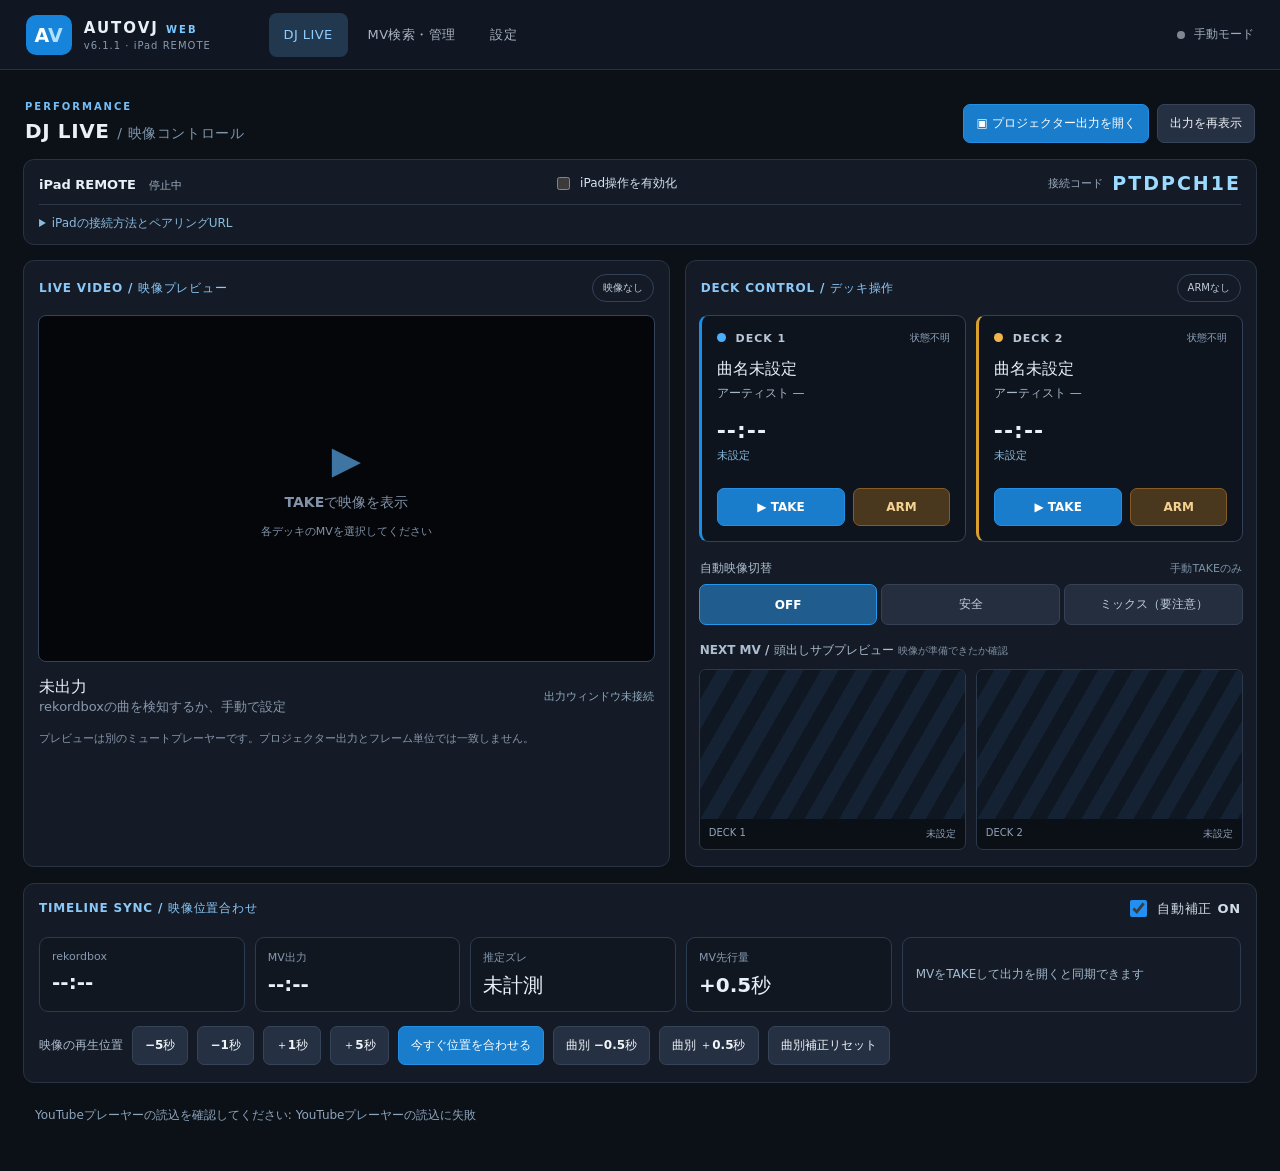
==== index.html @ 278f74e6 "Add files via upload" ====
<!doctype html>
<html lang="ja"><head><meta charset="utf-8"><meta name="viewport" content="width=device-width,initial-scale=1"><meta name="color-scheme" content="dark"><title>AutoVJ Web v6.1 | DJ LIVE</title><link rel="stylesheet" href="/assets/styles.css"></head>
<body>
<header class="topbar"><div class="logo"><div class="logo-mark">A<span>V</span></div><div><strong>AUTOVJ <small>WEB</small></strong><span class="version">v6.1.1 · iPad REMOTE</span></div></div><nav class="tabs" aria-label="メインメニュー"><button class="tab active" data-tab="live">DJ LIVE</button><button class="tab" data-tab="search">MV検索・管理</button><button class="tab" data-tab="settings">設定</button></nav><div class="top-status"><span class="dot" id="bridge-dot"></span><span id="bridge-status">手動モード</span></div></header>
<main>
<section id="tab-live" class="tab-page active">
 <div class="section-heading"><div><span class="eyebrow">PERFORMANCE</span><h1>DJ LIVE <span class="thin">/ 映像コントロール</span></h1></div><div class="heading-actions"><button id="open-output" class="btn blue">▣ プロジェクター出力を開く</button><button id="fullscreen-output" class="btn ghost">出力を再表示</button></div></div>
 <section class="panel remote-panel" aria-label="iPadリモート接続">
  <div class="remote-panel-main"><div><strong>iPad REMOTE</strong><span id="remote-status" class="remote-state">停止中</span></div>
  <label class="remote-toggle"><input id="remote-enable" type="checkbox"> iPad操作を有効化</label>
  <div class="remote-code"><span>接続コード</span><strong id="remote-session">--------</strong></div></div>
  <details><summary>iPadの接続方法とペアリングURL</summary><p class="muted small">iPadのSafariで以下のURLを開き、Vercelの連携アクセストークンを入力してください。トークンはURLに含まれません。</p><div class="row-gap"><input id="remote-link" aria-label="iPad接続URL" readonly><button id="remote-copy" class="btn ghost">URLをコピー</button><button id="remote-open" class="btn ghost">接続画面を表示</button><button id="remote-regenerate" class="btn danger">コード変更</button></div><p class="muted tiny">Mac側では、このDJ LIVE画面とプロジェクター用の出力ウィンドウを開いたままにしてください。Redis環境変数が必要です。映像はiPadへ転送しません。</p></details>
</section>
<div class="live-layout">
  <section class="panel viewer-panel"><div class="panel-title"><span>LIVE VIDEO / 映像プレビュー</span><span class="chip" id="preview-chip">映像なし</span></div>
   <div class="player-frame"><div id="main-player" class="video-player"></div><canvas id="main-generative" class="gen-canvas"></canvas><div id="player-empty" class="empty-video"><div class="big-play">▶</div><strong>TAKEで映像を表示</strong><small>各デッキのMVを選択してください</small></div></div>
   <div class="now-row"><div class="now-copy"><div id="now-title" class="now-title">未出力</div><div id="now-artist" class="muted">rekordboxの曲を検知するか、手動で設定</div></div><div class="source-label" id="output-status">出力ウィンドウ未接続</div></div>
   <div class="minor-note">プレビューは別のミュートプレーヤーです。プロジェクター出力とフレーム単位では一致しません。</div>
  </section>
  <section class="panel control-panel"><div class="panel-title"><span>DECK CONTROL / デッキ操作</span><span class="chip" id="arm-pill">ARMなし</span></div>
   <div class="deck-grid"><article class="deck blue-deck" id="deck-left"><div class="deck-top"><span class="deck-number"><i class="light blue-dot"></i> DECK 1</span><span class="small-status" id="state-left">未検出</span></div><div class="track-name" id="title-left">曲名未設定</div><div class="track-artist" id="artist-left">アーティスト —</div><div class="clock" id="elapsed-left">--:--</div><div class="mv-state" id="mv-left">MV 未設定</div><div class="deck-actions"><button class="btn blue" data-take="left">▶ TAKE</button><button class="btn amber" data-arm="left">ARM</button></div></article>
   <article class="deck amber-deck" id="deck-right"><div class="deck-top"><span class="deck-number"><i class="light amber-dot"></i> DECK 2</span><span class="small-status" id="state-right">未検出</span></div><div class="track-name" id="title-right">曲名未設定</div><div class="track-artist" id="artist-right">アーティスト —</div><div class="clock" id="elapsed-right">--:--</div><div class="mv-state" id="mv-right">MV 未設定</div><div class="deck-actions"><button class="btn blue" data-take="right">▶ TAKE</button><button class="btn amber" data-arm="right">ARM</button></div></article></div>
   <div class="row-justify mode-head"><label>自動映像切替</label><span id="mode-explain">手動TAKEのみ</span></div><div class="segmented"><button class="choice active" data-mode="off">OFF</button><button class="choice" data-mode="safe">安全</button><button class="choice" data-mode="mix">ミックス（要注意）</button></div>
   <div class="cue-label">NEXT MV / 頭出しサブプレビュー <span class="subdued">映像が準備できたか確認</span></div><div class="cue-grid"><div class="mini-player-wrap"><div class="mini-player" id="cue-left"></div><span>DECK 1 <b id="cue-label-left">未設定</b></span></div><div class="mini-player-wrap"><div class="mini-player" id="cue-right"></div><span>DECK 2 <b id="cue-label-right">未設定</b></span></div></div>
  </section>
 </div>
 <section class="panel sync-panel"><div class="panel-title"><span>TIMELINE SYNC / 映像位置合わせ</span><label class="switch-line"><input type="checkbox" id="auto-sync" checked> 自動補正 ON</label></div><div class="sync-main"><div class="metric"><label>rekordbox</label><strong id="dj-time">--:--</strong></div><div class="metric"><label>MV出力</label><strong id="mv-time">--:--</strong></div><div class="metric"><label>推定ズレ</label><strong id="drift-value">未計測</strong></div><div class="metric"><label>MV先行量</label><strong id="lead-value">+0.5秒</strong></div><div class="metric-status" id="sync-status">MVをTAKEして出力を開くと同期できます</div></div>
 <div class="row-gap seek-row"><span class="small-label">映像の再生位置</span><button class="btn ghost" data-seek="-5">−5秒</button><button class="btn ghost" data-seek="-1">−1秒</button><button class="btn ghost" data-seek="1">＋1秒</button><button class="btn ghost" data-seek="5">＋5秒</button><button id="sync-now" class="btn blue">今すぐ位置を合わせる</button><button data-offset="-0.5" class="btn ghost">曲別 −0.5秒</button><button data-offset="0.5" class="btn ghost">曲別 ＋0.5秒</button><button id="reset-manual-offset" class="btn ghost">曲別補正リセット</button></div></section>
 <p class="footer-hint" id="toast" role="status" aria-live="polite">Web版 v6.1.1 / クラウド連携が未設定でも手動TAKE・YouTube再生は利用できます。</p>
</section>
<section id="tab-search" class="tab-page"><div class="section-heading"><div><span class="eyebrow">MEDIA LIBRARY</span><h1>MV検索・管理</h1></div></div><div class="two-col"><section class="panel padded"><div class="panel-title">楽曲を指定</div><label class="field">対象デッキ<select id="search-deck"><option value="left">DECK 1</option><option value="right">DECK 2</option></select></label><label class="field">曲名<input id="search-title" placeholder="例：モニタリング"></label><label class="field">アーティスト名<input id="search-artist" placeholder="例：DECO*27"></label><div class="row-gap"><button class="btn blue" id="search-button">公式MV候補を検索</button><button class="btn ghost" id="apply-track">デッキの曲情報を更新</button></div><p class="muted small">公式MV判定は推定です。検索結果を確認して選択してください。</p><hr><label class="field">YouTube動画URL / ID（APIキー不要）<input id="manual-url" placeholder="https://www.youtube.com/watch?v=..."></label><button class="btn ghost" id="apply-manual-video">このMVを採用</button></section><section class="panel padded"><div class="panel-title">検索結果 <span id="search-count" class="chip">0件</span></div><div id="results" class="results"><p class="muted">左側から曲を検索すると、候補が表示されます。</p></div></section></div></section>
<section id="tab-settings" class="tab-page"><div class="section-heading"><div><span class="eyebrow">PREFERENCES</span><h1>設定 <span class="thin">/ 詳細を折りたたみ</span></h1></div></div>
 <div class="settings-grid"><section class="panel padded"><div class="panel-title">基本設定</div><label class="field">MV先行補正（秒）<input id="setting-lead" type="number" min="-5" max="5" step="0.1" value="0.5"></label><label class="field">同期しきい値（秒）<input id="setting-tolerance" type="number" min="0.2" max="5" step="0.1" value="0.8"></label><label class="switch-line"><input id="setting-overlay" type="checkbox" checked> 曲名・アーティスト名を出力上部に表示</label><label class="switch-line"><input id="setting-autosearch" type="checkbox" checked> ロード時にMV候補を自動検索（検索回数に制限あり）</label><label class="switch-line"><input id="setting-autoadopt" type="checkbox"> 高スコアの検索結果を自動採用</label><button class="btn blue" id="save-settings">設定を保存</button></section>
 <section class="panel padded"><div class="panel-title">クラウド連携（任意）</div><p class="muted small">Macのrekordbox監視プログラムと連携すると、曲情報・経過時間が自動更新されます。VercelとRedisの環境設定が必要です。</p><label class="field">連携アクセストークン<input id="setting-token" type="password" placeholder="VercelのAUTOVJ_ACCESS_TOKEN"></label><label class="switch-line"><input id="setting-bridge" type="checkbox"> Macブリッジの監視を有効化</label><div class="row-gap"><button class="btn ghost" id="test-bridge">接続テスト</button><span id="bridge-detail" class="muted small">未接続</span></div><p class="muted tiny">トークンはこのブラウザにのみ保存されます。共有端末には保存しないでください。</p></section>
 <section class="panel padded"><div class="panel-title">手動で動作確認</div><p class="muted small">Mac連携がまだない場合、曲を入力してWeb画面のMV切り替えを試せます。</p><label class="field">DECK 1 経過時間（秒）<input type="number" id="manual-left-clock" min="0" step="0.1" value="0"></label><label class="switch-line"><input id="manual-left-play" type="checkbox"> DECK 1 再生中（模擬）</label><label class="field">DECK 2 経過時間（秒）<input type="number" id="manual-right-clock" min="0" step="0.1" value="0"></label><label class="switch-line"><input id="manual-right-play" type="checkbox"> DECK 2 再生中（模擬）</label><button class="btn ghost" id="apply-manual-clock">模擬再生を適用</button></section>
 <section class="panel padded"><div class="panel-title">以前のv5.9からデータ移行</div><p class="muted small">Macの <code>~/Documents/DJ/AutoVJ_Data/</code> 内の <code>mv_cache.json</code> と <code>sync_offsets.json</code> を読み込めます。APIキーは読み込みません。</p><label class="field">MV対応履歴（mv_cache.json）<input type="file" id="import-cache" accept=".json,application/json"></label><label class="field">同期オフセット（sync_offsets.json）<input type="file" id="import-offsets" accept=".json,application/json"></label><div class="row-gap"><button class="btn ghost" id="export-data">Web版の設定をバックアップ</button><button class="btn danger" id="clear-data">保存済みデータを消去</button></div></section></div>
</section>
</main><script type="module" src="/assets/app.js"></script></body></html>
---- assets/styles.css ----
:root{font-family:Inter,-apple-system,BlinkMacSystemFont,"Hiragino Kaku Gothic ProN","Noto Sans JP",system-ui,sans-serif;color:#eaf0f8;background:#0c1017;font-synthesis:none;--line:#293343;--panel:#141b26;--inside:#0e141d;--blue:#2289dd;--amber:#c58b29;--muted:#8998ad}*{box-sizing:border-box}body{margin:0;min-width:320px}button,input,select{font:inherit}button{cursor:pointer}button:disabled{opacity:.5;cursor:not-allowed}.topbar{min-height:70px;padding:10px clamp(14px,2vw,32px);display:flex;align-items:center;gap:28px;background:#111722;border-bottom:1px solid #263244;position:sticky;top:0;z-index:50}.logo{display:flex;align-items:center;gap:12px;min-width:215px}.logo-mark{font-size:19px;font-weight:900;background:#1684da;color:white;border-radius:10px;padding:9px}.logo-mark span{color:#ade1ff}.logo strong{font-size:15px;letter-spacing:2px;display:block}.logo small{font-size:10px;color:#7bc7ff}.version{font-size:10px;color:#899aaf;display:block;letter-spacing:1px;margin-top:3px}.tabs{display:flex;gap:5px;flex:1}.tab{border:0;background:transparent;color:#a9b3c1;font-size:13px;letter-spacing:.4px;padding:13px 15px;border-radius:8px}.tab.active,.tab:hover{background:#22384f;color:#8dceff}.top-status{display:flex;align-items:center;gap:9px;color:#9eacbf;font-size:12px}.dot{height:8px;width:8px;border-radius:100%;background:#7f8794}.dot.ok{background:#3ed89f}.dot.error{background:#ec8a63}main{max-width:1700px;margin:auto;padding:clamp(12px,1.8vw,28px)}.tab-page{display:none}.tab-page.active{display:block}.section-heading{display:flex;align-items:end;justify-content:space-between;gap:12px;margin:2px 2px 16px}.eyebrow{font-size:10px;letter-spacing:2px;color:#74bdf5;font-weight:800}.section-heading h1{font-size:20px;margin:5px 0 0;letter-spacing:.6px}.thin{font-weight:400;color:#7f95ac;font-size:14px}.heading-actions{display:flex;gap:8px}.panel{background:var(--panel);border:1px solid var(--line);border-radius:11px;min-width:0}.padded{padding:20px}.panel-title{padding:13px 15px;font-size:12px;font-weight:800;letter-spacing:.8px;color:#8bc8f8;display:flex;align-items:center;justify-content:space-between}.chip{font-size:10px;letter-spacing:0;color:#c1cede;font-weight:500;border:1px solid #334259;padding:6px 10px;border-radius:100px}.live-layout{display:grid;grid-template-columns:1.13fr 1fr;gap:15px}.viewer-panel{overflow:hidden}.control-panel{overflow:hidden;padding-bottom:16px}.player-frame{position:relative;background:#050609;aspect-ratio:16/9;margin:0 14px;border:1px solid #34435b;border-radius:8px;overflow:hidden}.video-player,.gen-canvas{position:absolute;inset:0;width:100%;height:100%;display:none}.video-player.visible,.gen-canvas.visible{display:block}.empty-video{position:absolute;inset:0;display:flex;flex-direction:column;align-items:center;justify-content:center;gap:12px;color:#8292a8}.empty-video strong{font-size:14px}.empty-video small{font-size:11px}.big-play{font-size:38px;color:#3f75a2}.now-row{display:flex;align-items:center;justify-content:space-between;gap:16px;padding:15px}.now-title{font-size:16px;font-weight:800}.muted,.minor-note{color:var(--muted)}.muted{font-size:13px}.minor-note{font-size:11px;padding:0 15px 18px}.source-label{font-size:11px;color:#90acc3;text-align:right}.deck-grid{display:grid;grid-template-columns:1fr 1fr;gap:10px;padding:0 13px}.deck{border:1px solid #324059;border-radius:9px;background:var(--inside);padding:15px;min-width:0}.blue-deck{border-left:3px solid #198fea}.amber-deck{border-left:3px solid #da9f2d}.deck-top,.row-justify{display:flex;align-items:center;justify-content:space-between;gap:10px}.deck-number{font-size:11px;letter-spacing:1px;color:#b9c7d8;font-weight:800}.light{display:inline-block;width:9px;height:9px;border-radius:50%;margin-right:5px}.blue-dot{background:#4baffb}.amber-dot{background:#f3b54b}.small-status{font-size:10px;color:#8da2ba}.track-name{font-weight:800;font-size:16px;margin:14px 0 5px;white-space:nowrap;overflow:hidden;text-overflow:ellipsis}.track-artist{height:19px;font-size:12px;color:#a7b7c9;white-space:nowrap;overflow:hidden;text-overflow:ellipsis}.clock{font-size:22px;letter-spacing:1px;font-weight:800;font-variant-numeric:tabular-nums;margin:14px 0 5px}.mv-state{font-size:11px;color:#89bbdf;min-height:28px;line-height:1.5}.deck-actions{display:grid;grid-template-columns:1fr .75fr;gap:8px;margin-top:12px}.btn{border:1px solid #364459;border-radius:7px;padding:10px 12px;font-size:12px;font-weight:700;background:#253042;color:#f1f5fa;min-height:38px}.btn:hover{filter:brightness(1.15)}.btn.blue{background:#197dcc;border-color:#238ee4;color:white}.btn.amber{background:#49371e;border-color:#875c24;color:#f4d392}.btn.ghost{background:#253042}.btn.danger{background:#42222a;border-color:#a95155}.mode-head{margin:18px 14px 7px}.mode-head label,.small-label,.cue-label{font-size:12px;color:#aebed0;font-weight:700}.mode-head span{color:#7e92a8;font-size:11px}.segmented{display:flex;gap:4px;margin:0 13px}.choice{flex:1;padding:11px 4px;color:#c1cfe0;font-weight:700;background:#242e3f;border:1px solid #354256;border-radius:7px;font-size:12px}.choice.active{background:#205c8e;border-color:#2498ed;color:white}.cue-label{padding:17px 14px 10px}.subdued{color:#8190a1;font-weight:400;font-size:10px}.cue-grid{display:grid;grid-template-columns:1fr 1fr;gap:10px;padding:0 13px}.mini-player-wrap{background:#0b0f16;border:1px solid #2c384b;border-radius:7px;overflow:hidden}.mini-player{aspect-ratio:16/9;position:relative;background:repeating-linear-gradient(120deg,#0f1723 0px,#0f1723 15px,#142233 15px,#142233 30px);min-height:80px}.mini-player-wrap>span{display:flex;padding:8px 9px;gap:10px;justify-content:space-between;color:#91a2b7;font-size:10px}.mini-player-wrap b{white-space:nowrap;overflow:hidden;text-overflow:ellipsis}.sync-panel{margin-top:16px}.switch-line{font-size:13px;display:flex;align-items:center;gap:7px;color:#d2dce8;cursor:pointer}.switch-line input{accent-color:#238ff0;width:17px;height:17px}.sync-main{padding:4px 15px 14px;display:grid;grid-template-columns:repeat(4,1fr) 1.65fr;gap:10px}.metric{background:#101721;border:1px solid #2b3c52;border-radius:9px;padding:12px}.metric label{display:block;color:#869ab1;font-size:11px}.metric strong{display:block;font-variant-numeric:tabular-nums;font-size:20px;margin-top:7px}.metric-status{border:1px solid #2b3c52;border-radius:9px;color:#a2bbcf;font-size:12px;padding:13px;display:flex;align-items:center}.row-gap{display:flex;align-items:center;gap:9px;flex-wrap:wrap}.seek-row{padding:0 15px 17px}.footer-hint{font-size:12px;color:#8da5bd;padding:12px}.two-col{display:grid;grid-template-columns:minmax(340px,.65fr) minmax(400px,1fr);gap:16px}.field{display:flex;flex-direction:column;gap:7px;margin:15px 0;color:#b4c4d8;font-size:12px}.field input,.field select, input:not([type="checkbox"]){background:#222d3c;border:1px solid #374a60;border-radius:7px;padding:12px;color:#eef4fd;outline:none;min-width:0}.field input:focus,.field select:focus{border-color:#3aafff}.field input[type=file]{width:100%}hr{border:0;border-top:1px solid #2c3848;margin:22px 0}.settings-grid{display:grid;grid-template-columns:1fr 1fr;gap:16px}.padded .panel-title{padding:0 0 6px}.padded .switch-line{margin:12px 0}.small{font-size:12px}.tiny{font-size:11px}.results{display:flex;flex-direction:column;gap:9px;margin-top:12px}.result{display:grid;grid-template-columns:116px 1fr auto;gap:11px;align-items:center;padding:9px;border:1px solid #344155;border-radius:8px;background:#101721}.result img{width:116px;aspect-ratio:16/9;object-fit:cover;border-radius:4px}.result-name{font-weight:700;font-size:13px}.result-channel{font-size:11px;color:#90a4b9;padding-top:6px}.score{font-size:10px;color:#82c7f7;margin-top:6px}code{color:#a1d2f9}input[type=number]{width:100%}.output-page{height:100vh;min-height:100vh;margin:0;background:#03060b;overflow:hidden}.output-overlay{height:62px;background:#101822;color:white;display:flex;flex-direction:column;padding:8px 26px;gap:3px}.output-overlay strong{font-size:17px}.output-overlay span{font-size:12px;color:#8cc1f1}.output-player,.output-generative{position:absolute;inset:62px 0 0 0;width:100%;height:calc(100vh - 62px);display:none}.output-player.visible,.output-generative.visible{display:block}.output-idle{position:absolute;top:62px;bottom:0;width:100%;display:flex;align-items:center;justify-content:center;flex-direction:column;color:#647d99}.idle-logo{font-size:32px;font-weight:900;letter-spacing:7px;color:#7eacdd}.idle-logo span{color:#3f8fc9}.output-menu{position:absolute;right:15px;bottom:15px;display:flex;gap:8px;opacity:.1;transition:opacity .2s}.output-page:hover .output-menu,.output-menu:focus-within{opacity:1}.output-overlay.hidden{display:none}.output-overlay.hidden~.output-player,.output-overlay.hidden~.output-generative{top:0;height:100vh}.mini-player iframe,.video-player iframe,.output-player iframe{width:100%;height:100%;border:0}.output-page:-webkit-full-screen{width:100%;height:100%}@media(max-width:1150px){.live-layout{grid-template-columns:1fr}.sync-main{grid-template-columns:repeat(4,1fr)}.metric-status{grid-column:1/-1}.topbar{gap:10px}}@media(max-width:700px){.topbar{flex-wrap:wrap}.logo{min-width:0}.tabs{order:3;flex-basis:100%;justify-content:center}.tab{padding:10px}.top-status{margin-left:auto}.section-heading{align-items:start;flex-direction:column}.deck-grid,.cue-grid,.two-col,.settings-grid{grid-template-columns:1fr}.sync-main{grid-template-columns:1fr 1fr}.metric strong{font-size:16px}.deck-actions{grid-template-columns:1fr 1fr}.result{grid-template-columns:85px 1fr}.result img{width:85px}.result .btn{grid-column:2}.source-label{font-size:10px}}@media(prefers-reduced-motion:reduce){*{scroll-behavior:auto!important;animation:none!important}}

/* v6.1 Mac remote panel */
.remote-panel{margin:0 0 15px;padding:12px 15px}.remote-panel-main{display:flex;align-items:center;justify-content:space-between;gap:12px;flex-wrap:wrap}.remote-panel strong{font-size:13px}.remote-state{margin-left:13px;color:#a0b1c4;font-size:11px}.remote-state.ready{color:#54e1ae}.remote-toggle{display:flex;align-items:center;gap:7px;color:#d6e5f5;font-size:12px}.remote-toggle input{accent-color:#238ee4}.remote-code{display:flex;align-items:center;gap:9px}.remote-code span{color:#9cabc0;font-size:11px}.remote-code strong{font-size:19px;letter-spacing:2px;color:#9cdbff}.remote-panel details{border-top:1px solid #2c3747;margin-top:10px;padding-top:10px}.remote-panel summary{cursor:pointer;color:#89bbdf;font-size:12px}.remote-panel details .row-gap{margin-top:10px}.remote-panel details input{flex:1;min-width:190px;font-size:12px}.remote-panel details p{margin:10px 0 4px}
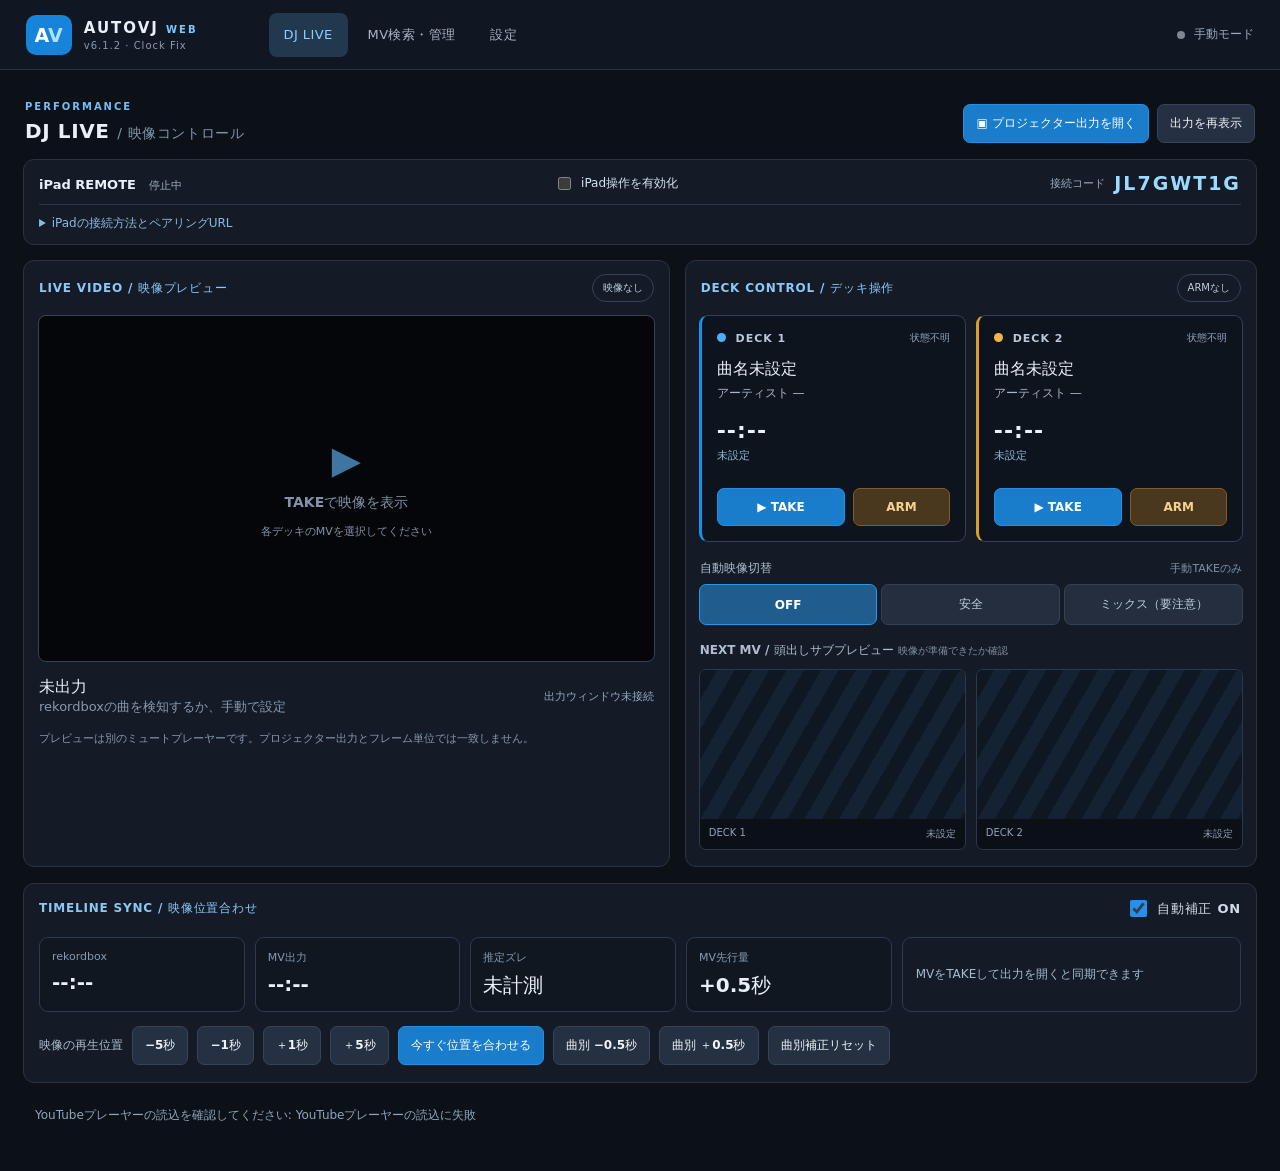
==== commit 4bc879bd: "Add files via upload" ====
--- a/index.html
+++ b/index.html
@@ -1,7 +1,7 @@
 <!doctype html>
 <html lang="ja"><head><meta charset="utf-8"><meta name="viewport" content="width=device-width,initial-scale=1"><meta name="color-scheme" content="dark"><title>AutoVJ Web v6.1 | DJ LIVE</title><link rel="stylesheet" href="/assets/styles.css"></head>
 <body>
-<header class="topbar"><div class="logo"><div class="logo-mark">A<span>V</span></div><div><strong>AUTOVJ <small>WEB</small></strong><span class="version">v6.1.1 · iPad REMOTE</span></div></div><nav class="tabs" aria-label="メインメニュー"><button class="tab active" data-tab="live">DJ LIVE</button><button class="tab" data-tab="search">MV検索・管理</button><button class="tab" data-tab="settings">設定</button></nav><div class="top-status"><span class="dot" id="bridge-dot"></span><span id="bridge-status">手動モード</span></div></header>
+<header class="topbar"><div class="logo"><div class="logo-mark">A<span>V</span></div><div><strong>AUTOVJ <small>WEB</small></strong><span class="version">v6.1.2 · Clock Fix</span></div></div><nav class="tabs" aria-label="メインメニュー"><button class="tab active" data-tab="live">DJ LIVE</button><button class="tab" data-tab="search">MV検索・管理</button><button class="tab" data-tab="settings">設定</button></nav><div class="top-status"><span class="dot" id="bridge-dot"></span><span id="bridge-status">手動モード</span></div></header>
 <main>
 <section id="tab-live" class="tab-page active">
  <div class="section-heading"><div><span class="eyebrow">PERFORMANCE</span><h1>DJ LIVE <span class="thin">/ 映像コントロール</span></h1></div><div class="heading-actions"><button id="open-output" class="btn blue">▣ プロジェクター出力を開く</button><button id="fullscreen-output" class="btn ghost">出力を再表示</button></div></div>
@@ -26,7 +26,7 @@
  </div>
  <section class="panel sync-panel"><div class="panel-title"><span>TIMELINE SYNC / 映像位置合わせ</span><label class="switch-line"><input type="checkbox" id="auto-sync" checked> 自動補正 ON</label></div><div class="sync-main"><div class="metric"><label>rekordbox</label><strong id="dj-time">--:--</strong></div><div class="metric"><label>MV出力</label><strong id="mv-time">--:--</strong></div><div class="metric"><label>推定ズレ</label><strong id="drift-value">未計測</strong></div><div class="metric"><label>MV先行量</label><strong id="lead-value">+0.5秒</strong></div><div class="metric-status" id="sync-status">MVをTAKEして出力を開くと同期できます</div></div>
  <div class="row-gap seek-row"><span class="small-label">映像の再生位置</span><button class="btn ghost" data-seek="-5">−5秒</button><button class="btn ghost" data-seek="-1">−1秒</button><button class="btn ghost" data-seek="1">＋1秒</button><button class="btn ghost" data-seek="5">＋5秒</button><button id="sync-now" class="btn blue">今すぐ位置を合わせる</button><button data-offset="-0.5" class="btn ghost">曲別 −0.5秒</button><button data-offset="0.5" class="btn ghost">曲別 ＋0.5秒</button><button id="reset-manual-offset" class="btn ghost">曲別補正リセット</button></div></section>
- <p class="footer-hint" id="toast" role="status" aria-live="polite">Web版 v6.1.1 / クラウド連携が未設定でも手動TAKE・YouTube再生は利用できます。</p>
+ <p class="footer-hint" id="toast" role="status" aria-live="polite">Web版 v6.1.2 / クラウド連携が未設定でも手動TAKE・YouTube再生は利用できます。</p>
 </section>
 <section id="tab-search" class="tab-page"><div class="section-heading"><div><span class="eyebrow">MEDIA LIBRARY</span><h1>MV検索・管理</h1></div></div><div class="two-col"><section class="panel padded"><div class="panel-title">楽曲を指定</div><label class="field">対象デッキ<select id="search-deck"><option value="left">DECK 1</option><option value="right">DECK 2</option></select></label><label class="field">曲名<input id="search-title" placeholder="例：モニタリング"></label><label class="field">アーティスト名<input id="search-artist" placeholder="例：DECO*27"></label><div class="row-gap"><button class="btn blue" id="search-button">公式MV候補を検索</button><button class="btn ghost" id="apply-track">デッキの曲情報を更新</button></div><p class="muted small">公式MV判定は推定です。検索結果を確認して選択してください。</p><hr><label class="field">YouTube動画URL / ID（APIキー不要）<input id="manual-url" placeholder="https://www.youtube.com/watch?v=..."></label><button class="btn ghost" id="apply-manual-video">このMVを採用</button></section><section class="panel padded"><div class="panel-title">検索結果 <span id="search-count" class="chip">0件</span></div><div id="results" class="results"><p class="muted">左側から曲を検索すると、候補が表示されます。</p></div></section></div></section>
 <section id="tab-settings" class="tab-page"><div class="section-heading"><div><span class="eyebrow">PREFERENCES</span><h1>設定 <span class="thin">/ 詳細を折りたたみ</span></h1></div></div>
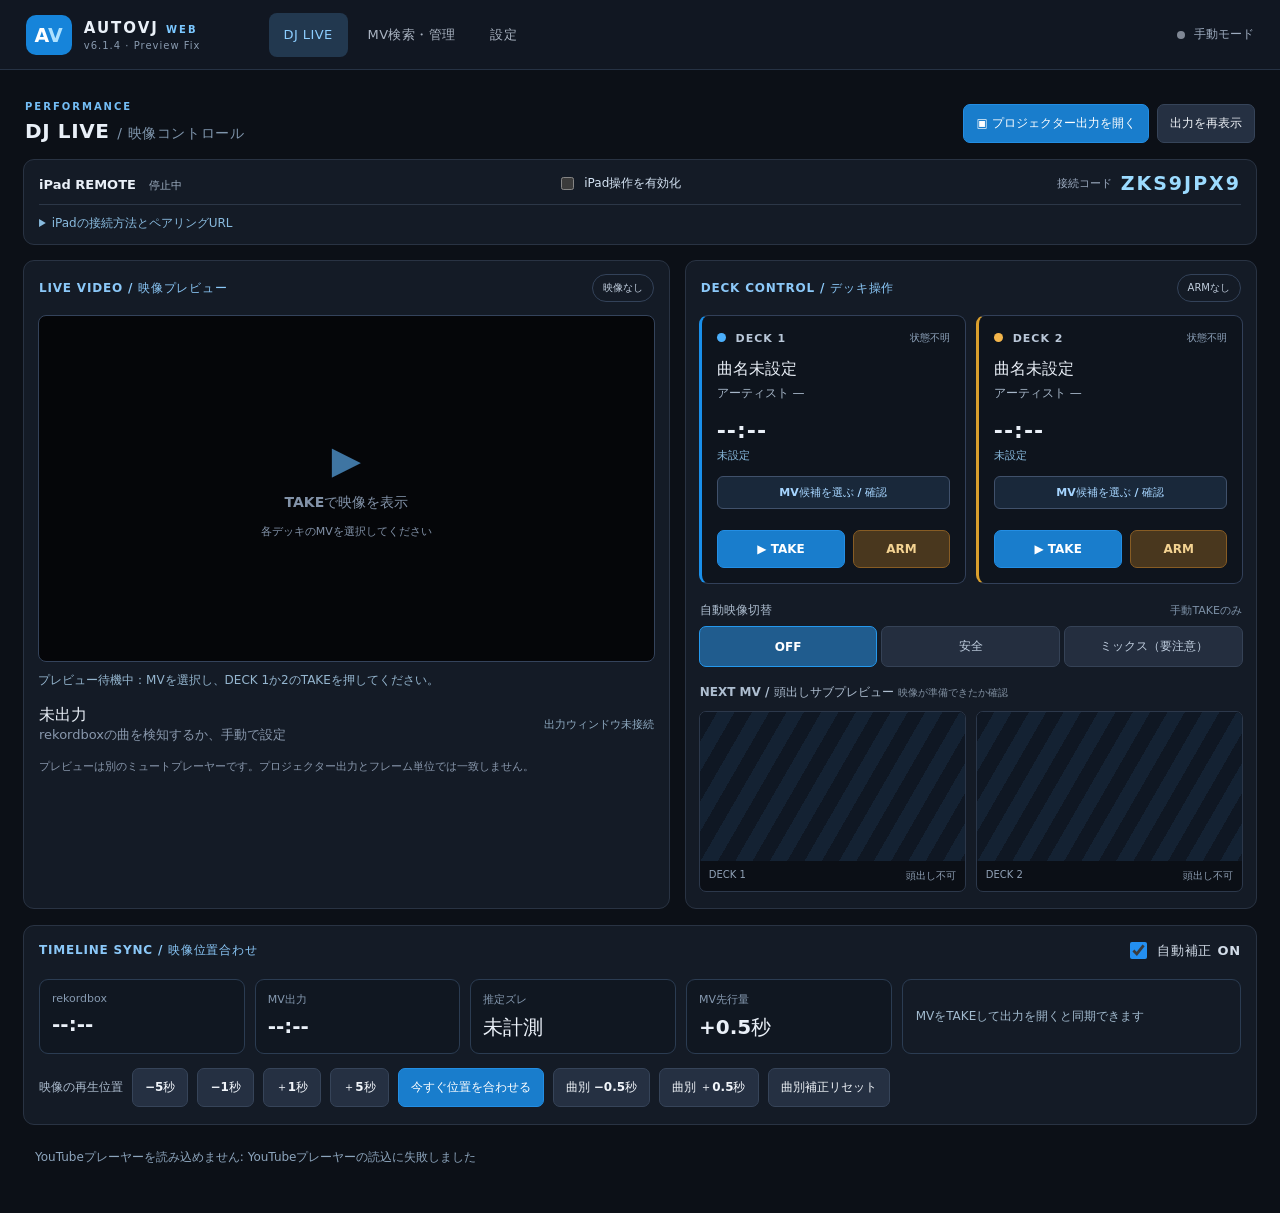
==== commit f1d99970: "Add files via upload" ====
--- a/index.html
+++ b/index.html
@@ -1,7 +1,7 @@
 <!doctype html>
-<html lang="ja"><head><meta charset="utf-8"><meta name="viewport" content="width=device-width,initial-scale=1"><meta name="color-scheme" content="dark"><title>AutoVJ Web v6.1 | DJ LIVE</title><link rel="stylesheet" href="/assets/styles.css"></head>
+<html lang="ja"><head><meta charset="utf-8"><meta name="viewport" content="width=device-width,initial-scale=1"><meta name="color-scheme" content="dark"><title>AutoVJ Web v6.1.4 | DJ LIVE</title><link rel="stylesheet" href="/assets/styles.css"></head>
 <body>
-<header class="topbar"><div class="logo"><div class="logo-mark">A<span>V</span></div><div><strong>AUTOVJ <small>WEB</small></strong><span class="version">v6.1.2 · Clock Fix</span></div></div><nav class="tabs" aria-label="メインメニュー"><button class="tab active" data-tab="live">DJ LIVE</button><button class="tab" data-tab="search">MV検索・管理</button><button class="tab" data-tab="settings">設定</button></nav><div class="top-status"><span class="dot" id="bridge-dot"></span><span id="bridge-status">手動モード</span></div></header>
+<header class="topbar"><div class="logo"><div class="logo-mark">A<span>V</span></div><div><strong>AUTOVJ <small>WEB</small></strong><span class="version">v6.1.4 · Preview Fix</span></div></div><nav class="tabs" aria-label="メインメニュー"><button class="tab active" data-tab="live">DJ LIVE</button><button class="tab" data-tab="search">MV検索・管理</button><button class="tab" data-tab="settings">設定</button></nav><div class="top-status"><span class="dot" id="bridge-dot"></span><span id="bridge-status">手動モード</span></div></header>
 <main>
 <section id="tab-live" class="tab-page active">
  <div class="section-heading"><div><span class="eyebrow">PERFORMANCE</span><h1>DJ LIVE <span class="thin">/ 映像コントロール</span></h1></div><div class="heading-actions"><button id="open-output" class="btn blue">▣ プロジェクター出力を開く</button><button id="fullscreen-output" class="btn ghost">出力を再表示</button></div></div>
@@ -14,19 +14,20 @@
 <div class="live-layout">
   <section class="panel viewer-panel"><div class="panel-title"><span>LIVE VIDEO / 映像プレビュー</span><span class="chip" id="preview-chip">映像なし</span></div>
    <div class="player-frame"><div id="main-player" class="video-player"></div><canvas id="main-generative" class="gen-canvas"></canvas><div id="player-empty" class="empty-video"><div class="big-play">▶</div><strong>TAKEで映像を表示</strong><small>各デッキのMVを選択してください</small></div></div>
+   <p id="preview-diagnostic" class="preview-diagnostic" role="status" aria-live="polite">映像プレーヤーを準備中</p>
    <div class="now-row"><div class="now-copy"><div id="now-title" class="now-title">未出力</div><div id="now-artist" class="muted">rekordboxの曲を検知するか、手動で設定</div></div><div class="source-label" id="output-status">出力ウィンドウ未接続</div></div>
    <div class="minor-note">プレビューは別のミュートプレーヤーです。プロジェクター出力とフレーム単位では一致しません。</div>
   </section>
   <section class="panel control-panel"><div class="panel-title"><span>DECK CONTROL / デッキ操作</span><span class="chip" id="arm-pill">ARMなし</span></div>
-   <div class="deck-grid"><article class="deck blue-deck" id="deck-left"><div class="deck-top"><span class="deck-number"><i class="light blue-dot"></i> DECK 1</span><span class="small-status" id="state-left">未検出</span></div><div class="track-name" id="title-left">曲名未設定</div><div class="track-artist" id="artist-left">アーティスト —</div><div class="clock" id="elapsed-left">--:--</div><div class="mv-state" id="mv-left">MV 未設定</div><div class="deck-actions"><button class="btn blue" data-take="left">▶ TAKE</button><button class="btn amber" data-arm="left">ARM</button></div></article>
-   <article class="deck amber-deck" id="deck-right"><div class="deck-top"><span class="deck-number"><i class="light amber-dot"></i> DECK 2</span><span class="small-status" id="state-right">未検出</span></div><div class="track-name" id="title-right">曲名未設定</div><div class="track-artist" id="artist-right">アーティスト —</div><div class="clock" id="elapsed-right">--:--</div><div class="mv-state" id="mv-right">MV 未設定</div><div class="deck-actions"><button class="btn blue" data-take="right">▶ TAKE</button><button class="btn amber" data-arm="right">ARM</button></div></article></div>
+   <div class="deck-grid"><article class="deck blue-deck" id="deck-left"><div class="deck-top"><span class="deck-number"><i class="light blue-dot"></i> DECK 1</span><span class="small-status" id="state-left">未検出</span></div><div class="track-name" id="title-left">曲名未設定</div><div class="track-artist" id="artist-left">アーティスト —</div><div class="clock" id="elapsed-left">--:--</div><div class="mv-state" id="mv-left">MV 未設定</div><button class="mv-select-btn" data-choose="left">MV候補を選ぶ / 確認</button><div class="deck-actions"><button class="btn blue" data-take="left">▶ TAKE</button><button class="btn amber" data-arm="left">ARM</button></div></article>
+   <article class="deck amber-deck" id="deck-right"><div class="deck-top"><span class="deck-number"><i class="light amber-dot"></i> DECK 2</span><span class="small-status" id="state-right">未検出</span></div><div class="track-name" id="title-right">曲名未設定</div><div class="track-artist" id="artist-right">アーティスト —</div><div class="clock" id="elapsed-right">--:--</div><div class="mv-state" id="mv-right">MV 未設定</div><button class="mv-select-btn" data-choose="right">MV候補を選ぶ / 確認</button><div class="deck-actions"><button class="btn blue" data-take="right">▶ TAKE</button><button class="btn amber" data-arm="right">ARM</button></div></article></div>
    <div class="row-justify mode-head"><label>自動映像切替</label><span id="mode-explain">手動TAKEのみ</span></div><div class="segmented"><button class="choice active" data-mode="off">OFF</button><button class="choice" data-mode="safe">安全</button><button class="choice" data-mode="mix">ミックス（要注意）</button></div>
    <div class="cue-label">NEXT MV / 頭出しサブプレビュー <span class="subdued">映像が準備できたか確認</span></div><div class="cue-grid"><div class="mini-player-wrap"><div class="mini-player" id="cue-left"></div><span>DECK 1 <b id="cue-label-left">未設定</b></span></div><div class="mini-player-wrap"><div class="mini-player" id="cue-right"></div><span>DECK 2 <b id="cue-label-right">未設定</b></span></div></div>
   </section>
  </div>
  <section class="panel sync-panel"><div class="panel-title"><span>TIMELINE SYNC / 映像位置合わせ</span><label class="switch-line"><input type="checkbox" id="auto-sync" checked> 自動補正 ON</label></div><div class="sync-main"><div class="metric"><label>rekordbox</label><strong id="dj-time">--:--</strong></div><div class="metric"><label>MV出力</label><strong id="mv-time">--:--</strong></div><div class="metric"><label>推定ズレ</label><strong id="drift-value">未計測</strong></div><div class="metric"><label>MV先行量</label><strong id="lead-value">+0.5秒</strong></div><div class="metric-status" id="sync-status">MVをTAKEして出力を開くと同期できます</div></div>
  <div class="row-gap seek-row"><span class="small-label">映像の再生位置</span><button class="btn ghost" data-seek="-5">−5秒</button><button class="btn ghost" data-seek="-1">−1秒</button><button class="btn ghost" data-seek="1">＋1秒</button><button class="btn ghost" data-seek="5">＋5秒</button><button id="sync-now" class="btn blue">今すぐ位置を合わせる</button><button data-offset="-0.5" class="btn ghost">曲別 −0.5秒</button><button data-offset="0.5" class="btn ghost">曲別 ＋0.5秒</button><button id="reset-manual-offset" class="btn ghost">曲別補正リセット</button></div></section>
- <p class="footer-hint" id="toast" role="status" aria-live="polite">Web版 v6.1.2 / クラウド連携が未設定でも手動TAKE・YouTube再生は利用できます。</p>
+ <p class="footer-hint" id="toast" role="status" aria-live="polite">Web版 v6.1.4 / クラウド連携が未設定でも手動TAKE・YouTube再生は利用できます。</p>
 </section>
 <section id="tab-search" class="tab-page"><div class="section-heading"><div><span class="eyebrow">MEDIA LIBRARY</span><h1>MV検索・管理</h1></div></div><div class="two-col"><section class="panel padded"><div class="panel-title">楽曲を指定</div><label class="field">対象デッキ<select id="search-deck"><option value="left">DECK 1</option><option value="right">DECK 2</option></select></label><label class="field">曲名<input id="search-title" placeholder="例：モニタリング"></label><label class="field">アーティスト名<input id="search-artist" placeholder="例：DECO*27"></label><div class="row-gap"><button class="btn blue" id="search-button">公式MV候補を検索</button><button class="btn ghost" id="apply-track">デッキの曲情報を更新</button></div><p class="muted small">公式MV判定は推定です。検索結果を確認して選択してください。</p><hr><label class="field">YouTube動画URL / ID（APIキー不要）<input id="manual-url" placeholder="https://www.youtube.com/watch?v=..."></label><button class="btn ghost" id="apply-manual-video">このMVを採用</button></section><section class="panel padded"><div class="panel-title">検索結果 <span id="search-count" class="chip">0件</span></div><div id="results" class="results"><p class="muted">左側から曲を検索すると、候補が表示されます。</p></div></section></div></section>
 <section id="tab-settings" class="tab-page"><div class="section-heading"><div><span class="eyebrow">PREFERENCES</span><h1>設定 <span class="thin">/ 詳細を折りたたみ</span></h1></div></div>
--- a/assets/styles.css
+++ b/assets/styles.css
@@ -2,3 +2,9 @@
 
 /* v6.1 Mac remote panel */
 .remote-panel{margin:0 0 15px;padding:12px 15px}.remote-panel-main{display:flex;align-items:center;justify-content:space-between;gap:12px;flex-wrap:wrap}.remote-panel strong{font-size:13px}.remote-state{margin-left:13px;color:#a0b1c4;font-size:11px}.remote-state.ready{color:#54e1ae}.remote-toggle{display:flex;align-items:center;gap:7px;color:#d6e5f5;font-size:12px}.remote-toggle input{accent-color:#238ee4}.remote-code{display:flex;align-items:center;gap:9px}.remote-code span{color:#9cabc0;font-size:11px}.remote-code strong{font-size:19px;letter-spacing:2px;color:#9cdbff}.remote-panel details{border-top:1px solid #2c3747;margin-top:10px;padding-top:10px}.remote-panel summary{cursor:pointer;color:#89bbdf;font-size:12px}.remote-panel details .row-gap{margin-top:10px}.remote-panel details input{flex:1;min-width:190px;font-size:12px}.remote-panel details p{margin:10px 0 4px}
+
+/* v6.1.4 — keep API-created iframe inside a stable CSS layout host. */
+.preview-diagnostic{margin:10px 14px 0;color:#95b6cf;font-size:12px;min-height:18px;line-height:1.45}
+.mv-select-btn{border:1px solid #40516b;background:#19283a;color:#a6d5ff;border-radius:6px;padding:8px 9px;width:100%;font-size:11px;font-weight:700;cursor:pointer;text-align:center;margin:0 0 9px}
+.mv-select-btn:hover,.mv-select-btn:focus-visible{background:#254463;color:#fff}
+.video-player>iframe,.output-player>iframe,.mini-player>iframe{width:100%!important;height:100%!important;border:0}
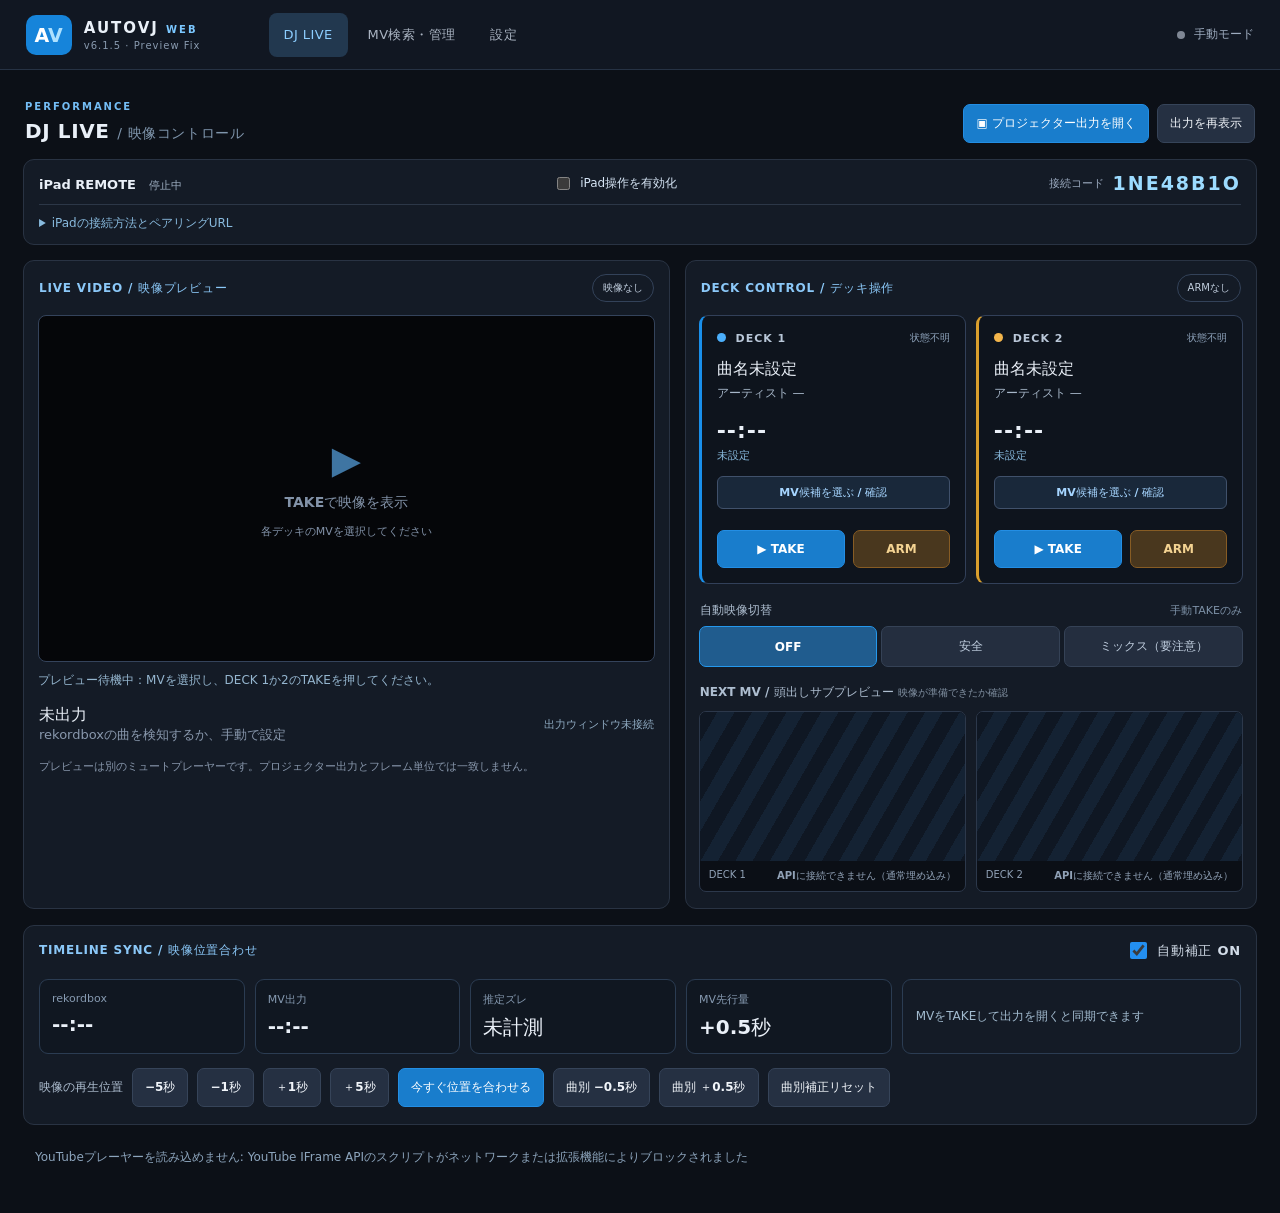
==== commit 2a87c035: "Update ver.6.1.5" ====
--- a/index.html
+++ b/index.html
@@ -1,7 +1,7 @@
 <!doctype html>
-<html lang="ja"><head><meta charset="utf-8"><meta name="viewport" content="width=device-width,initial-scale=1"><meta name="color-scheme" content="dark"><title>AutoVJ Web v6.1.4 | DJ LIVE</title><link rel="stylesheet" href="/assets/styles.css"></head>
+<html lang="ja"><head><meta charset="utf-8"><meta name="viewport" content="width=device-width,initial-scale=1"><meta name="color-scheme" content="dark"><title>AutoVJ Web v6.1.5 | DJ LIVE</title><link rel="stylesheet" href="/assets/styles.css"></head>
 <body>
-<header class="topbar"><div class="logo"><div class="logo-mark">A<span>V</span></div><div><strong>AUTOVJ <small>WEB</small></strong><span class="version">v6.1.4 · Preview Fix</span></div></div><nav class="tabs" aria-label="メインメニュー"><button class="tab active" data-tab="live">DJ LIVE</button><button class="tab" data-tab="search">MV検索・管理</button><button class="tab" data-tab="settings">設定</button></nav><div class="top-status"><span class="dot" id="bridge-dot"></span><span id="bridge-status">手動モード</span></div></header>
+<header class="topbar"><div class="logo"><div class="logo-mark">A<span>V</span></div><div><strong>AUTOVJ <small>WEB</small></strong><span class="version">v6.1.5 · Preview Fix</span></div></div><nav class="tabs" aria-label="メインメニュー"><button class="tab active" data-tab="live">DJ LIVE</button><button class="tab" data-tab="search">MV検索・管理</button><button class="tab" data-tab="settings">設定</button></nav><div class="top-status"><span class="dot" id="bridge-dot"></span><span id="bridge-status">手動モード</span></div></header>
 <main>
 <section id="tab-live" class="tab-page active">
  <div class="section-heading"><div><span class="eyebrow">PERFORMANCE</span><h1>DJ LIVE <span class="thin">/ 映像コントロール</span></h1></div><div class="heading-actions"><button id="open-output" class="btn blue">▣ プロジェクター出力を開く</button><button id="fullscreen-output" class="btn ghost">出力を再表示</button></div></div>
@@ -27,7 +27,7 @@
  </div>
  <section class="panel sync-panel"><div class="panel-title"><span>TIMELINE SYNC / 映像位置合わせ</span><label class="switch-line"><input type="checkbox" id="auto-sync" checked> 自動補正 ON</label></div><div class="sync-main"><div class="metric"><label>rekordbox</label><strong id="dj-time">--:--</strong></div><div class="metric"><label>MV出力</label><strong id="mv-time">--:--</strong></div><div class="metric"><label>推定ズレ</label><strong id="drift-value">未計測</strong></div><div class="metric"><label>MV先行量</label><strong id="lead-value">+0.5秒</strong></div><div class="metric-status" id="sync-status">MVをTAKEして出力を開くと同期できます</div></div>
  <div class="row-gap seek-row"><span class="small-label">映像の再生位置</span><button class="btn ghost" data-seek="-5">−5秒</button><button class="btn ghost" data-seek="-1">−1秒</button><button class="btn ghost" data-seek="1">＋1秒</button><button class="btn ghost" data-seek="5">＋5秒</button><button id="sync-now" class="btn blue">今すぐ位置を合わせる</button><button data-offset="-0.5" class="btn ghost">曲別 −0.5秒</button><button data-offset="0.5" class="btn ghost">曲別 ＋0.5秒</button><button id="reset-manual-offset" class="btn ghost">曲別補正リセット</button></div></section>
- <p class="footer-hint" id="toast" role="status" aria-live="polite">Web版 v6.1.4 / クラウド連携が未設定でも手動TAKE・YouTube再生は利用できます。</p>
+ <p class="footer-hint" id="toast" role="status" aria-live="polite">Web版 v6.1.5 / クラウド連携が未設定でも手動TAKE・YouTube再生は利用できます。</p>
 </section>
 <section id="tab-search" class="tab-page"><div class="section-heading"><div><span class="eyebrow">MEDIA LIBRARY</span><h1>MV検索・管理</h1></div></div><div class="two-col"><section class="panel padded"><div class="panel-title">楽曲を指定</div><label class="field">対象デッキ<select id="search-deck"><option value="left">DECK 1</option><option value="right">DECK 2</option></select></label><label class="field">曲名<input id="search-title" placeholder="例：モニタリング"></label><label class="field">アーティスト名<input id="search-artist" placeholder="例：DECO*27"></label><div class="row-gap"><button class="btn blue" id="search-button">公式MV候補を検索</button><button class="btn ghost" id="apply-track">デッキの曲情報を更新</button></div><p class="muted small">公式MV判定は推定です。検索結果を確認して選択してください。</p><hr><label class="field">YouTube動画URL / ID（APIキー不要）<input id="manual-url" placeholder="https://www.youtube.com/watch?v=..."></label><button class="btn ghost" id="apply-manual-video">このMVを採用</button></section><section class="panel padded"><div class="panel-title">検索結果 <span id="search-count" class="chip">0件</span></div><div id="results" class="results"><p class="muted">左側から曲を検索すると、候補が表示されます。</p></div></section></div></section>
 <section id="tab-settings" class="tab-page"><div class="section-heading"><div><span class="eyebrow">PREFERENCES</span><h1>設定 <span class="thin">/ 詳細を折りたたみ</span></h1></div></div>
--- a/assets/styles.css
+++ b/assets/styles.css
@@ -8,3 +8,19 @@
 .mv-select-btn{border:1px solid #40516b;background:#19283a;color:#a6d5ff;border-radius:6px;padding:8px 9px;width:100%;font-size:11px;font-weight:700;cursor:pointer;text-align:center;margin:0 0 9px}
 .mv-select-btn:hover,.mv-select-btn:focus-visible{background:#254463;color:#fff}
 .video-player>iframe,.output-player>iframe,.mini-player>iframe{width:100%!important;height:100%!important;border:0}
+
+/* v6.1.5: actionable diagnostics without obscuring the YouTube video controls. */
+[hidden]{display:none!important}
+.output-diagnostic{position:absolute;left:18px;bottom:72px;z-index:10;max-width:min(640px,calc(100vw - 36px));background:rgba(14,23,36,.95);border:1px solid #56728d;border-radius:9px;color:#ecf3fb;padding:14px 16px;font-size:13px;box-shadow:0 8px 34px #0009}
+.output-diagnostic[data-kind="warning"]{border-color:#9c7440}
+.output-diagnostic strong{font-size:14px;color:#b8dfff}
+.output-diagnostic p{margin:7px 0 12px;line-height:1.55;color:#cfdaeb}
+.output-diagnostic-actions{display:flex;flex-wrap:wrap;align-items:center;gap:14px}
+.output-diagnostic-actions a{color:#9acfff;font-size:13px}
+.output-menu{opacity:.52}
+
+/* Reserve a separate status strip; do not cover YouTube's video or controls. */
+.output-diagnostic{left:0;right:0;bottom:0;max-width:none;min-height:145px;box-shadow:none;border-radius:0;border-left:0;border-right:0;border-bottom:0;padding:13px 20px}
+.output-page.has-output-diagnostic .output-player,.output-page.has-output-diagnostic .output-generative{height:calc(100vh - 62px - 155px)}
+.output-page.has-output-diagnostic .output-overlay.hidden~.output-player,.output-page.has-output-diagnostic .output-overlay.hidden~.output-generative{height:calc(100vh - 155px)}
+.output-page.has-output-diagnostic .output-menu{bottom:160px;opacity:.6}
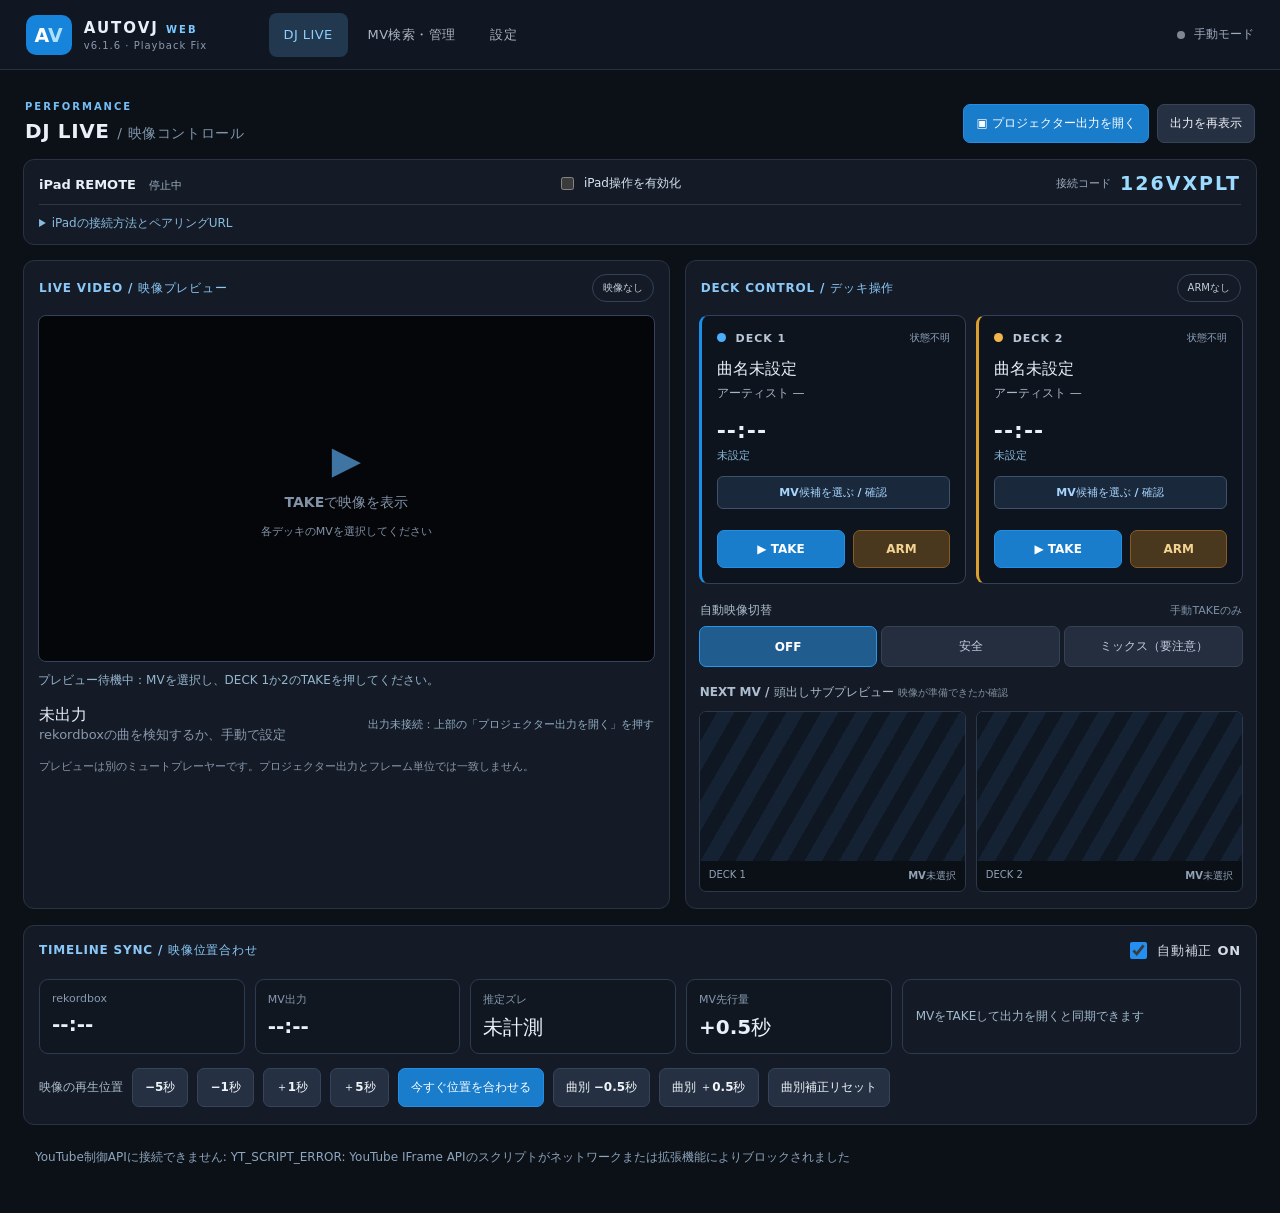
==== commit edbac0f7: "Add files via upload" ====
--- a/index.html
+++ b/index.html
@@ -1,7 +1,7 @@
 <!doctype html>
-<html lang="ja"><head><meta charset="utf-8"><meta name="viewport" content="width=device-width,initial-scale=1"><meta name="color-scheme" content="dark"><title>AutoVJ Web v6.1.5 | DJ LIVE</title><link rel="stylesheet" href="/assets/styles.css"></head>
+<html lang="ja"><head><meta charset="utf-8"><meta name="viewport" content="width=device-width,initial-scale=1"><meta name="color-scheme" content="dark"><title>AutoVJ Web v6.1.6 | DJ LIVE</title><link rel="stylesheet" href="/assets/styles.css"></head>
 <body>
-<header class="topbar"><div class="logo"><div class="logo-mark">A<span>V</span></div><div><strong>AUTOVJ <small>WEB</small></strong><span class="version">v6.1.5 · Preview Fix</span></div></div><nav class="tabs" aria-label="メインメニュー"><button class="tab active" data-tab="live">DJ LIVE</button><button class="tab" data-tab="search">MV検索・管理</button><button class="tab" data-tab="settings">設定</button></nav><div class="top-status"><span class="dot" id="bridge-dot"></span><span id="bridge-status">手動モード</span></div></header>
+<header class="topbar"><div class="logo"><div class="logo-mark">A<span>V</span></div><div><strong>AUTOVJ <small>WEB</small></strong><span class="version">v6.1.6 · Playback Fix</span></div></div><nav class="tabs" aria-label="メインメニュー"><button class="tab active" data-tab="live">DJ LIVE</button><button class="tab" data-tab="search">MV検索・管理</button><button class="tab" data-tab="settings">設定</button></nav><div class="top-status"><span class="dot" id="bridge-dot"></span><span id="bridge-status">手動モード</span></div></header>
 <main>
 <section id="tab-live" class="tab-page active">
  <div class="section-heading"><div><span class="eyebrow">PERFORMANCE</span><h1>DJ LIVE <span class="thin">/ 映像コントロール</span></h1></div><div class="heading-actions"><button id="open-output" class="btn blue">▣ プロジェクター出力を開く</button><button id="fullscreen-output" class="btn ghost">出力を再表示</button></div></div>
@@ -27,7 +27,7 @@
  </div>
  <section class="panel sync-panel"><div class="panel-title"><span>TIMELINE SYNC / 映像位置合わせ</span><label class="switch-line"><input type="checkbox" id="auto-sync" checked> 自動補正 ON</label></div><div class="sync-main"><div class="metric"><label>rekordbox</label><strong id="dj-time">--:--</strong></div><div class="metric"><label>MV出力</label><strong id="mv-time">--:--</strong></div><div class="metric"><label>推定ズレ</label><strong id="drift-value">未計測</strong></div><div class="metric"><label>MV先行量</label><strong id="lead-value">+0.5秒</strong></div><div class="metric-status" id="sync-status">MVをTAKEして出力を開くと同期できます</div></div>
  <div class="row-gap seek-row"><span class="small-label">映像の再生位置</span><button class="btn ghost" data-seek="-5">−5秒</button><button class="btn ghost" data-seek="-1">−1秒</button><button class="btn ghost" data-seek="1">＋1秒</button><button class="btn ghost" data-seek="5">＋5秒</button><button id="sync-now" class="btn blue">今すぐ位置を合わせる</button><button data-offset="-0.5" class="btn ghost">曲別 −0.5秒</button><button data-offset="0.5" class="btn ghost">曲別 ＋0.5秒</button><button id="reset-manual-offset" class="btn ghost">曲別補正リセット</button></div></section>
- <p class="footer-hint" id="toast" role="status" aria-live="polite">Web版 v6.1.5 / クラウド連携が未設定でも手動TAKE・YouTube再生は利用できます。</p>
+ <p class="footer-hint" id="toast" role="status" aria-live="polite">Web版 v6.1.6 / クラウド連携が未設定でも手動TAKE・YouTube再生は利用できます。</p>
 </section>
 <section id="tab-search" class="tab-page"><div class="section-heading"><div><span class="eyebrow">MEDIA LIBRARY</span><h1>MV検索・管理</h1></div></div><div class="two-col"><section class="panel padded"><div class="panel-title">楽曲を指定</div><label class="field">対象デッキ<select id="search-deck"><option value="left">DECK 1</option><option value="right">DECK 2</option></select></label><label class="field">曲名<input id="search-title" placeholder="例：モニタリング"></label><label class="field">アーティスト名<input id="search-artist" placeholder="例：DECO*27"></label><div class="row-gap"><button class="btn blue" id="search-button">公式MV候補を検索</button><button class="btn ghost" id="apply-track">デッキの曲情報を更新</button></div><p class="muted small">公式MV判定は推定です。検索結果を確認して選択してください。</p><hr><label class="field">YouTube動画URL / ID（APIキー不要）<input id="manual-url" placeholder="https://www.youtube.com/watch?v=..."></label><button class="btn ghost" id="apply-manual-video">このMVを採用</button></section><section class="panel padded"><div class="panel-title">検索結果 <span id="search-count" class="chip">0件</span></div><div id="results" class="results"><p class="muted">左側から曲を検索すると、候補が表示されます。</p></div></section></div></section>
 <section id="tab-settings" class="tab-page"><div class="section-heading"><div><span class="eyebrow">PREFERENCES</span><h1>設定 <span class="thin">/ 詳細を折りたたみ</span></h1></div></div>
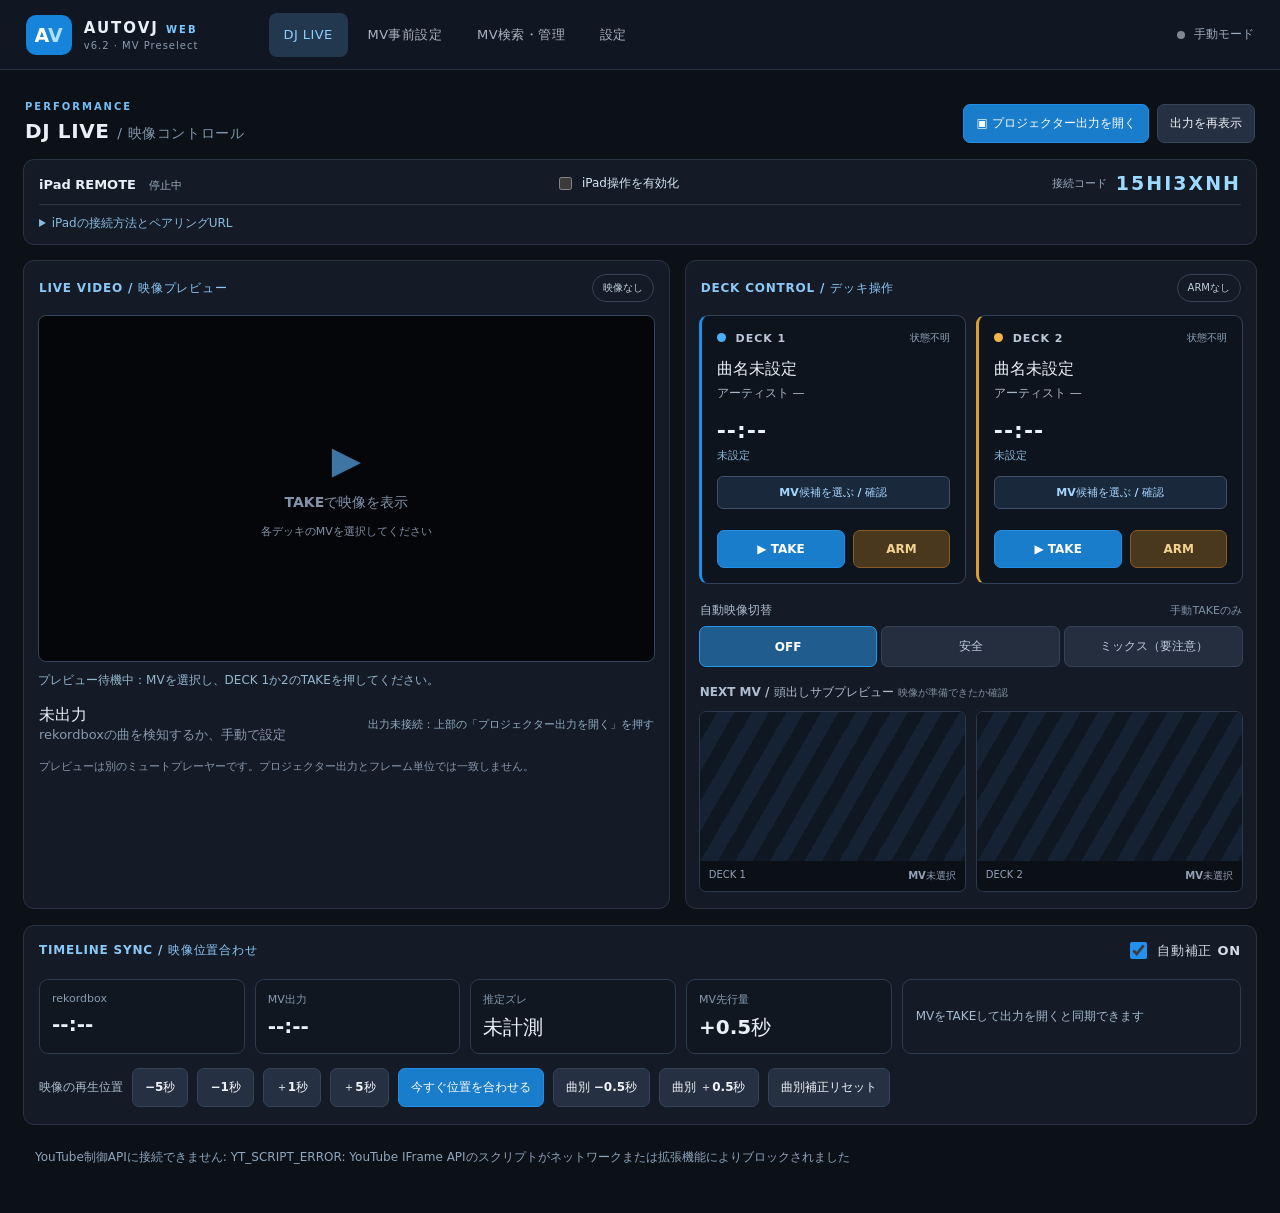
==== commit 960bf6b9: "Updata ver.6.2" ====
--- a/index.html
+++ b/index.html
@@ -1,7 +1,7 @@
 <!doctype html>
-<html lang="ja"><head><meta charset="utf-8"><meta name="viewport" content="width=device-width,initial-scale=1"><meta name="color-scheme" content="dark"><title>AutoVJ Web v6.1.6 | DJ LIVE</title><link rel="stylesheet" href="/assets/styles.css"></head>
+<html lang="ja"><head><meta charset="utf-8"><meta name="viewport" content="width=device-width,initial-scale=1"><meta name="color-scheme" content="dark"><title>AutoVJ Web v6.2 | MV Preselect</title><link rel="stylesheet" href="/assets/styles.css"></head>
 <body>
-<header class="topbar"><div class="logo"><div class="logo-mark">A<span>V</span></div><div><strong>AUTOVJ <small>WEB</small></strong><span class="version">v6.1.6 · Playback Fix</span></div></div><nav class="tabs" aria-label="メインメニュー"><button class="tab active" data-tab="live">DJ LIVE</button><button class="tab" data-tab="search">MV検索・管理</button><button class="tab" data-tab="settings">設定</button></nav><div class="top-status"><span class="dot" id="bridge-dot"></span><span id="bridge-status">手動モード</span></div></header>
+<header class="topbar"><div class="logo"><div class="logo-mark">A<span>V</span></div><div><strong>AUTOVJ <small>WEB</small></strong><span class="version">v6.2 · MV Preselect</span></div></div><nav class="tabs" aria-label="メインメニュー"><button class="tab active" data-tab="live">DJ LIVE</button><button class="tab" data-tab="prep">MV事前設定</button><button class="tab" data-tab="search">MV検索・管理</button><button class="tab" data-tab="settings">設定</button></nav><div class="top-status"><span class="dot" id="bridge-dot"></span><span id="bridge-status">手動モード</span></div></header>
 <main>
 <section id="tab-live" class="tab-page active">
  <div class="section-heading"><div><span class="eyebrow">PERFORMANCE</span><h1>DJ LIVE <span class="thin">/ 映像コントロール</span></h1></div><div class="heading-actions"><button id="open-output" class="btn blue">▣ プロジェクター出力を開く</button><button id="fullscreen-output" class="btn ghost">出力を再表示</button></div></div>
@@ -27,7 +27,17 @@
  </div>
  <section class="panel sync-panel"><div class="panel-title"><span>TIMELINE SYNC / 映像位置合わせ</span><label class="switch-line"><input type="checkbox" id="auto-sync" checked> 自動補正 ON</label></div><div class="sync-main"><div class="metric"><label>rekordbox</label><strong id="dj-time">--:--</strong></div><div class="metric"><label>MV出力</label><strong id="mv-time">--:--</strong></div><div class="metric"><label>推定ズレ</label><strong id="drift-value">未計測</strong></div><div class="metric"><label>MV先行量</label><strong id="lead-value">+0.5秒</strong></div><div class="metric-status" id="sync-status">MVをTAKEして出力を開くと同期できます</div></div>
  <div class="row-gap seek-row"><span class="small-label">映像の再生位置</span><button class="btn ghost" data-seek="-5">−5秒</button><button class="btn ghost" data-seek="-1">−1秒</button><button class="btn ghost" data-seek="1">＋1秒</button><button class="btn ghost" data-seek="5">＋5秒</button><button id="sync-now" class="btn blue">今すぐ位置を合わせる</button><button data-offset="-0.5" class="btn ghost">曲別 −0.5秒</button><button data-offset="0.5" class="btn ghost">曲別 ＋0.5秒</button><button id="reset-manual-offset" class="btn ghost">曲別補正リセット</button></div></section>
- <p class="footer-hint" id="toast" role="status" aria-live="polite">Web版 v6.1.6 / クラウド連携が未設定でも手動TAKE・YouTube再生は利用できます。</p>
+ <p class="footer-hint" id="toast" role="status" aria-live="polite">Web版 v6.2 / クラウド連携が未設定でも手動TAKE・YouTube再生は利用できます。</p>
+</section>
+<section id="tab-prep" class="tab-page">
+ <div class="section-heading"><div><span class="eyebrow">PREPARE BEFORE THE SHOW</span><h1>MV事前設定 <span class="thin">/ セットリストからまとめて準備</span></h1></div></div>
+ <section class="panel padded prep-intro"><strong>rekordboxのプレイリストをTXTで書き出す（または曲名・アーティスト列をCSVで用意） → 読み込む → MVを登録</strong><p class="muted small">保存済みMVはMacのDJ LIVEでrekordboxの楽曲名・アーティスト名と一致したときに自動採用されます。検索・保存にTAKEは不要です。現在のMV選択履歴はそのまま利用します。</p>
+ <div class="row-gap prep-toolbar"><label class="btn blue prep-upload">＋ CSV / TSV / JSONを取り込む<input type="file" id="prep-import" accept=".csv,.tsv,.txt,.json,text/csv,application/json" hidden></label><button class="btn ghost" id="prep-export">設定済みリストをCSVで書き出す</button><button class="btn ghost" id="prep-add">＋ 曲を追加</button><button class="btn danger" id="prep-clear">リストのみ消去</button></div><p class="muted small" id="prep-message" role="status">rekordboxのテキスト書き出し（TXT）や、Track Title / Artist 列のCSV・TSVに対応。Shift_JISも読み込めます。</p></section>
+ <div class="prep-stats"><div class="metric"><label>登録曲数</label><strong id="prep-total">0</strong></div><div class="metric"><label>MV選択済み</label><strong id="prep-ready">0</strong></div><div class="metric"><label>未設定</label><strong id="prep-empty">0</strong></div></div>
+ <div class="prep-layout">
+  <section class="panel padded"><div class="panel-title">楽曲リスト <span class="chip" id="prep-count">0曲</span></div><div class="row-gap prep-filters"><input id="prep-filter" placeholder="曲名・アーティスト名で絞り込み" aria-label="曲を絞り込み"><select id="prep-state" aria-label="MV設定状況"><option value="all">すべて</option><option value="unset">MV未設定</option><option value="set">MV設定済み</option></select></div><div class="prep-list" id="prep-list" role="listbox" aria-label="楽曲一覧"><p class="muted">TXT・CSV・TSVを読み込むと楽曲が一覧表示されます。</p></div><div class="row-gap prep-pager"><button id="prep-prev" class="btn ghost">前へ</button><span class="muted small" id="prep-page">0件</span><button id="prep-next" class="btn ghost">次へ</button></div></section>
+  <section class="panel padded prep-detail"><div class="panel-title">選択曲のMVを設定</div><div id="prep-empty-detail" class="muted">左の楽曲リストから1曲を選んでください。</div><div id="prep-editor" hidden><div class="prep-selected-title" id="prep-selected-title"></div><p class="muted small" id="prep-selected-artist"></p><div class="prep-saved" id="prep-current-mv">MV未設定</div><div class="row-gap"><button id="prep-find" class="btn blue">YouTubeでMV候補を検索</button><button id="prep-remove-mv" class="btn danger">MV設定を解除</button></div><label class="field">YouTube動画URL / ID（検索せず指定）<input id="prep-url" placeholder="https://www.youtube.com/watch?v=..."></label><button class="btn ghost" id="prep-assign-url">このMVを保存</button><details class="prep-advanced"><summary>MVの開始オフセット（任意）</summary><label class="field">DJ音源の0秒に対応するMV位置（秒）<input type="number" min="-600" max="600" step="0.1" id="prep-offset" value="0"></label><button class="btn ghost" id="prep-save-offset">曲別オフセットを保存</button><p class="muted small">MV冒頭が3秒長い場合は +3 を設定。共通の「MV先行＋0.5秒」は別途加算されます。</p></details><div class="prep-results" id="prep-results"><p class="muted small">候補検索は選択した曲だけ実行します（YouTube APIの利用量節約）。</p></div></div></section>
+ </div><p class="footer-hint">楽曲とMVの対応はこのMacのブラウザに保存されます。別のMacやブラウザで利用する場合は「設定済みリストをCSVで書き出す」→ 移行先で取り込んでください。iPadは遠隔操作端末で、MVの選択情報はMac側が保持します。</p>
 </section>
 <section id="tab-search" class="tab-page"><div class="section-heading"><div><span class="eyebrow">MEDIA LIBRARY</span><h1>MV検索・管理</h1></div></div><div class="two-col"><section class="panel padded"><div class="panel-title">楽曲を指定</div><label class="field">対象デッキ<select id="search-deck"><option value="left">DECK 1</option><option value="right">DECK 2</option></select></label><label class="field">曲名<input id="search-title" placeholder="例：モニタリング"></label><label class="field">アーティスト名<input id="search-artist" placeholder="例：DECO*27"></label><div class="row-gap"><button class="btn blue" id="search-button">公式MV候補を検索</button><button class="btn ghost" id="apply-track">デッキの曲情報を更新</button></div><p class="muted small">公式MV判定は推定です。検索結果を確認して選択してください。</p><hr><label class="field">YouTube動画URL / ID（APIキー不要）<input id="manual-url" placeholder="https://www.youtube.com/watch?v=..."></label><button class="btn ghost" id="apply-manual-video">このMVを採用</button></section><section class="panel padded"><div class="panel-title">検索結果 <span id="search-count" class="chip">0件</span></div><div id="results" class="results"><p class="muted">左側から曲を検索すると、候補が表示されます。</p></div></section></div></section>
 <section id="tab-settings" class="tab-page"><div class="section-heading"><div><span class="eyebrow">PREFERENCES</span><h1>設定 <span class="thin">/ 詳細を折りたたみ</span></h1></div></div>
--- a/assets/styles.css
+++ b/assets/styles.css
@@ -24,3 +24,6 @@
 .output-page.has-output-diagnostic .output-player,.output-page.has-output-diagnostic .output-generative{height:calc(100vh - 62px - 155px)}
 .output-page.has-output-diagnostic .output-overlay.hidden~.output-player,.output-page.has-output-diagnostic .output-overlay.hidden~.output-generative{height:calc(100vh - 155px)}
 .output-page.has-output-diagnostic .output-menu{bottom:160px;opacity:.6}
+
+/* v6.2: pre-select a playlist of MVs before the DJ set */
+.prep-intro{margin-bottom:16px}.prep-toolbar{margin-top:14px}.prep-upload{display:inline-flex;align-items:center;cursor:pointer}.prep-stats{display:grid;grid-template-columns:repeat(3,minmax(0,1fr));gap:12px;margin-bottom:14px}.prep-layout{display:grid;grid-template-columns:minmax(350px,1fr) minmax(330px,.9fr);gap:14px}.prep-filters{margin:12px 0}.prep-filters input{flex:1;min-width:185px}.prep-filters select{min-width:145px;background:#222d3c;border:1px solid #374a60;border-radius:7px;padding:11px;color:#eef4fd}.prep-list{max-height:620px;min-height:190px;overflow-y:auto;border:1px solid var(--line);border-radius:8px;background:#0b121d}.prep-item{display:grid;grid-template-columns:38px minmax(0,1fr) auto;gap:10px;width:100%;align-items:center;padding:12px;background:transparent;color:#eaf0f8;text-align:left;border:0;border-bottom:1px solid #293343}.prep-item:last-child{border-bottom:0}.prep-item:hover{background:#1b2a3e}.prep-item.selected{background:#1f3b59;box-shadow:inset 3px 0 #268ddf}.prep-item .prep-number{color:#6e86a2;font-size:11px}.prep-name{font-weight:750;font-size:13px;overflow:hidden;text-overflow:ellipsis;white-space:nowrap}.prep-artist{font-size:11px;color:#a1b1c8;margin-top:4px;overflow:hidden;text-overflow:ellipsis;white-space:nowrap}.prep-mark{font-size:11px;color:#e5ae64;white-space:nowrap}.prep-mark.ready{color:#69dbaa}.prep-pager{justify-content:center;margin-top:12px}.prep-pager .btn{min-width:75px}.prep-selected-title{font-size:20px;font-weight:800;margin:8px 0 2px}.prep-saved{padding:12px;background:#101b28;border:1px solid #304255;border-radius:8px;font-size:12px;margin:15px 0;display:flex;align-items:center;gap:12px;min-height:72px;overflow-wrap:anywhere}.prep-saved img{width:105px;aspect-ratio:16/9;object-fit:cover;border-radius:5px}.prep-saved a{color:#9dd2ff}.prep-advanced{margin:20px 0 10px;border-top:1px solid var(--line);padding-top:12px}.prep-advanced summary{font-size:12px;color:#9bcaf2;cursor:pointer}.prep-results{margin-top:18px;display:grid;gap:9px}.prep-candidate{display:grid;grid-template-columns:94px minmax(0,1fr);gap:11px;align-items:center;padding:8px;background:#0e1621;border:1px solid #2c3848;border-radius:8px}.prep-candidate img{width:94px;aspect-ratio:16/9;object-fit:cover;border-radius:5px}.prep-candidate strong{font-size:12px;display:block}.prep-candidate small{display:block;font-size:11px;color:#9badc4;margin:5px 0}.prep-candidate .row-gap{margin-top:7px}.prep-candidate .btn{padding:7px 10px;min-height:30px}.prep-candidate a{font-size:11px;color:#9bcaf2}.prep-detail{align-self:start}.prep-detail .field input[type=number]{max-width:180px}@media(max-width:880px){.prep-layout{grid-template-columns:1fr}.prep-list{max-height:410px}.prep-stats .metric strong{font-size:17px}}@media(max-width:520px){.prep-stats{gap:5px}.prep-item{grid-template-columns:22px minmax(0,1fr) auto;gap:5px;padding:10px 6px}.prep-item .prep-mark{font-size:10px}}
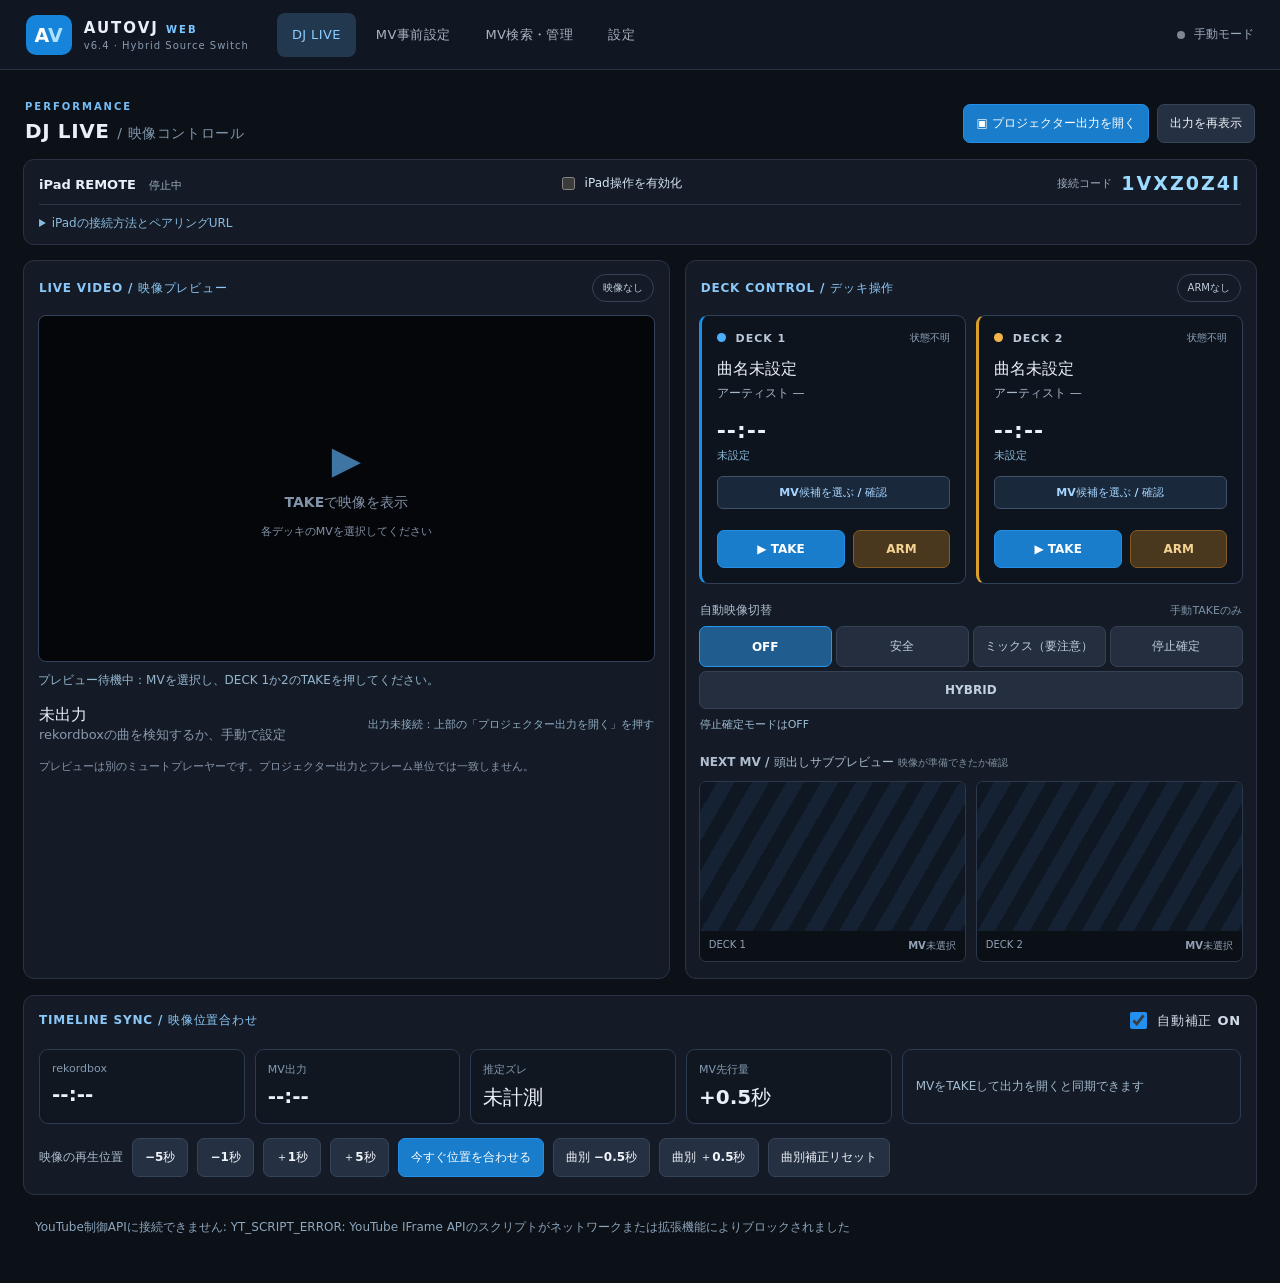
==== commit 27b75c75: "Update ver.６.4" ====
--- a/index.html
+++ b/index.html
@@ -1,7 +1,7 @@
 <!doctype html>
-<html lang="ja"><head><meta charset="utf-8"><meta name="viewport" content="width=device-width,initial-scale=1"><meta name="color-scheme" content="dark"><title>AutoVJ Web v6.2 | MV Preselect</title><link rel="stylesheet" href="/assets/styles.css"></head>
+<html lang="ja"><head><meta charset="utf-8"><meta name="viewport" content="width=device-width,initial-scale=1"><meta name="color-scheme" content="dark"><title>AutoVJ Web v6.4 | Hybrid Local / YouTube</title><link rel="stylesheet" href="/assets/styles.css"></head>
 <body>
-<header class="topbar"><div class="logo"><div class="logo-mark">A<span>V</span></div><div><strong>AUTOVJ <small>WEB</small></strong><span class="version">v6.2 · MV Preselect</span></div></div><nav class="tabs" aria-label="メインメニュー"><button class="tab active" data-tab="live">DJ LIVE</button><button class="tab" data-tab="prep">MV事前設定</button><button class="tab" data-tab="search">MV検索・管理</button><button class="tab" data-tab="settings">設定</button></nav><div class="top-status"><span class="dot" id="bridge-dot"></span><span id="bridge-status">手動モード</span></div></header>
+<header class="topbar"><div class="logo"><div class="logo-mark">A<span>V</span></div><div><strong>AUTOVJ <small>WEB</small></strong><span class="version">v6.4 · Hybrid Source Switch</span></div></div><nav class="tabs" aria-label="メインメニュー"><button class="tab active" data-tab="live">DJ LIVE</button><button class="tab" data-tab="prep">MV事前設定</button><button class="tab" data-tab="search">MV検索・管理</button><button class="tab" data-tab="settings">設定</button></nav><div class="top-status"><span class="dot" id="bridge-dot"></span><span id="bridge-status">手動モード</span></div></header>
 <main>
 <section id="tab-live" class="tab-page active">
  <div class="section-heading"><div><span class="eyebrow">PERFORMANCE</span><h1>DJ LIVE <span class="thin">/ 映像コントロール</span></h1></div><div class="heading-actions"><button id="open-output" class="btn blue">▣ プロジェクター出力を開く</button><button id="fullscreen-output" class="btn ghost">出力を再表示</button></div></div>
@@ -13,7 +13,7 @@
 </section>
 <div class="live-layout">
   <section class="panel viewer-panel"><div class="panel-title"><span>LIVE VIDEO / 映像プレビュー</span><span class="chip" id="preview-chip">映像なし</span></div>
-   <div class="player-frame"><div id="main-player" class="video-player"></div><canvas id="main-generative" class="gen-canvas"></canvas><div id="player-empty" class="empty-video"><div class="big-play">▶</div><strong>TAKEで映像を表示</strong><small>各デッキのMVを選択してください</small></div></div>
+   <div class="player-frame"><div id="main-player" class="video-player"></div><video id="main-local-player" class="video-player local-preview" muted playsinline loop></video><canvas id="main-generative" class="gen-canvas"></canvas><div id="player-empty" class="empty-video"><div class="big-play">▶</div><strong>TAKEで映像を表示</strong><small>各デッキのMVを選択してください</small></div></div>
    <p id="preview-diagnostic" class="preview-diagnostic" role="status" aria-live="polite">映像プレーヤーを準備中</p>
    <div class="now-row"><div class="now-copy"><div id="now-title" class="now-title">未出力</div><div id="now-artist" class="muted">rekordboxの曲を検知するか、手動で設定</div></div><div class="source-label" id="output-status">出力ウィンドウ未接続</div></div>
    <div class="minor-note">プレビューは別のミュートプレーヤーです。プロジェクター出力とフレーム単位では一致しません。</div>
@@ -21,8 +21,8 @@
   <section class="panel control-panel"><div class="panel-title"><span>DECK CONTROL / デッキ操作</span><span class="chip" id="arm-pill">ARMなし</span></div>
    <div class="deck-grid"><article class="deck blue-deck" id="deck-left"><div class="deck-top"><span class="deck-number"><i class="light blue-dot"></i> DECK 1</span><span class="small-status" id="state-left">未検出</span></div><div class="track-name" id="title-left">曲名未設定</div><div class="track-artist" id="artist-left">アーティスト —</div><div class="clock" id="elapsed-left">--:--</div><div class="mv-state" id="mv-left">MV 未設定</div><button class="mv-select-btn" data-choose="left">MV候補を選ぶ / 確認</button><div class="deck-actions"><button class="btn blue" data-take="left">▶ TAKE</button><button class="btn amber" data-arm="left">ARM</button></div></article>
    <article class="deck amber-deck" id="deck-right"><div class="deck-top"><span class="deck-number"><i class="light amber-dot"></i> DECK 2</span><span class="small-status" id="state-right">未検出</span></div><div class="track-name" id="title-right">曲名未設定</div><div class="track-artist" id="artist-right">アーティスト —</div><div class="clock" id="elapsed-right">--:--</div><div class="mv-state" id="mv-right">MV 未設定</div><button class="mv-select-btn" data-choose="right">MV候補を選ぶ / 確認</button><div class="deck-actions"><button class="btn blue" data-take="right">▶ TAKE</button><button class="btn amber" data-arm="right">ARM</button></div></article></div>
-   <div class="row-justify mode-head"><label>自動映像切替</label><span id="mode-explain">手動TAKEのみ</span></div><div class="segmented"><button class="choice active" data-mode="off">OFF</button><button class="choice" data-mode="safe">安全</button><button class="choice" data-mode="mix">ミックス（要注意）</button></div>
-   <div class="cue-label">NEXT MV / 頭出しサブプレビュー <span class="subdued">映像が準備できたか確認</span></div><div class="cue-grid"><div class="mini-player-wrap"><div class="mini-player" id="cue-left"></div><span>DECK 1 <b id="cue-label-left">未設定</b></span></div><div class="mini-player-wrap"><div class="mini-player" id="cue-right"></div><span>DECK 2 <b id="cue-label-right">未設定</b></span></div></div>
+   <div class="row-justify mode-head"><label>自動映像切替</label><span id="mode-explain">手動TAKEのみ</span></div><div class="segmented"><button class="choice active" data-mode="off">OFF</button><button class="choice" data-mode="safe">安全</button><button class="choice" data-mode="mix">ミックス（要注意）</button><button class="choice" data-mode="stop">停止確定</button><button class="choice" data-mode="hybrid">HYBRID</button></div><p id="stop-switch-status" class="stop-switch-status" role="status">停止確定モードはOFF</p>
+   <div class="cue-label">NEXT MV / 頭出しサブプレビュー <span class="subdued">映像が準備できたか確認</span></div><div class="cue-grid"><div class="mini-player-wrap"><div class="mini-player" id="cue-left"></div><video class="mini-player local-mini" id="cue-local-left" controls muted playsinline preload="metadata"></video><span>DECK 1 <b id="cue-label-left">未設定</b></span></div><div class="mini-player-wrap"><div class="mini-player" id="cue-right"></div><video class="mini-player local-mini" id="cue-local-right" controls muted playsinline preload="metadata"></video><span>DECK 2 <b id="cue-label-right">未設定</b></span></div></div>
   </section>
  </div>
  <section class="panel sync-panel"><div class="panel-title"><span>TIMELINE SYNC / 映像位置合わせ</span><label class="switch-line"><input type="checkbox" id="auto-sync" checked> 自動補正 ON</label></div><div class="sync-main"><div class="metric"><label>rekordbox</label><strong id="dj-time">--:--</strong></div><div class="metric"><label>MV出力</label><strong id="mv-time">--:--</strong></div><div class="metric"><label>推定ズレ</label><strong id="drift-value">未計測</strong></div><div class="metric"><label>MV先行量</label><strong id="lead-value">+0.5秒</strong></div><div class="metric-status" id="sync-status">MVをTAKEして出力を開くと同期できます</div></div>
@@ -36,12 +36,13 @@
  <div class="prep-stats"><div class="metric"><label>登録曲数</label><strong id="prep-total">0</strong></div><div class="metric"><label>MV選択済み</label><strong id="prep-ready">0</strong></div><div class="metric"><label>未設定</label><strong id="prep-empty">0</strong></div></div>
  <div class="prep-layout">
   <section class="panel padded"><div class="panel-title">楽曲リスト <span class="chip" id="prep-count">0曲</span></div><div class="row-gap prep-filters"><input id="prep-filter" placeholder="曲名・アーティスト名で絞り込み" aria-label="曲を絞り込み"><select id="prep-state" aria-label="MV設定状況"><option value="all">すべて</option><option value="unset">MV未設定</option><option value="set">MV設定済み</option></select></div><div class="prep-list" id="prep-list" role="listbox" aria-label="楽曲一覧"><p class="muted">TXT・CSV・TSVを読み込むと楽曲が一覧表示されます。</p></div><div class="row-gap prep-pager"><button id="prep-prev" class="btn ghost">前へ</button><span class="muted small" id="prep-page">0件</span><button id="prep-next" class="btn ghost">次へ</button></div></section>
-  <section class="panel padded prep-detail"><div class="panel-title">選択曲のMVを設定</div><div id="prep-empty-detail" class="muted">左の楽曲リストから1曲を選んでください。</div><div id="prep-editor" hidden><div class="prep-selected-title" id="prep-selected-title"></div><p class="muted small" id="prep-selected-artist"></p><div class="prep-saved" id="prep-current-mv">MV未設定</div><div class="row-gap"><button id="prep-find" class="btn blue">YouTubeでMV候補を検索</button><button id="prep-remove-mv" class="btn danger">MV設定を解除</button></div><label class="field">YouTube動画URL / ID（検索せず指定）<input id="prep-url" placeholder="https://www.youtube.com/watch?v=..."></label><button class="btn ghost" id="prep-assign-url">このMVを保存</button><details class="prep-advanced"><summary>MVの開始オフセット（任意）</summary><label class="field">DJ音源の0秒に対応するMV位置（秒）<input type="number" min="-600" max="600" step="0.1" id="prep-offset" value="0"></label><button class="btn ghost" id="prep-save-offset">曲別オフセットを保存</button><p class="muted small">MV冒頭が3秒長い場合は +3 を設定。共通の「MV先行＋0.5秒」は別途加算されます。</p></details><div class="prep-results" id="prep-results"><p class="muted small">候補検索は選択した曲だけ実行します（YouTube APIの利用量節約）。</p></div></div></section>
- </div><p class="footer-hint">楽曲とMVの対応はこのMacのブラウザに保存されます。別のMacやブラウザで利用する場合は「設定済みリストをCSVで書き出す」→ 移行先で取り込んでください。iPadは遠隔操作端末で、MVの選択情報はMac側が保持します。</p>
+  <section class="panel padded prep-detail"><div class="panel-title">選択曲のMVを設定</div><div id="prep-empty-detail" class="muted">左の楽曲リストから1曲を選んでください。</div><div id="prep-editor" hidden><div class="prep-selected-title" id="prep-selected-title"></div><p class="muted small" id="prep-selected-artist"></p><div class="prep-saved" id="prep-current-mv">MV未設定</div><div class="row-gap"><button id="prep-find" class="btn blue">YouTubeでMV候補を検索</button><button id="prep-remove-mv" class="btn danger">MV設定を解除</button></div><label class="field">YouTube動画URL / ID（検索せず指定）<input id="prep-url" placeholder="https://www.youtube.com/watch?v=..."></label><button class="btn ghost" id="prep-assign-url">このMVを保存</button>
+<div class="local-prep-upload"><strong>ローカル映像（使用許諾済みのみ）</strong><p class="local-prep-help">MacでMP4 / WebM / MOVを選択。ブラウザのローカル保存領域に登録し、YouTubeと切り替えて利用できます。サーバーには送信しません。Chrome推奨。</p><label class="field">この曲にローカル動画を割り当てる<input id="prep-local-file" type="file" accept="video/mp4,video/webm,video/quicktime,.mp4,.m4v,.mov,.webm"></label><p id="prep-local-status" class="local-prep-help">登録した動画は同じMac・ブラウザ・Vercel URLで利用できます。</p></div><details class="prep-advanced"><summary>MVの開始オフセット（任意）</summary><label class="field">DJ音源の0秒に対応するMV位置（秒）<input type="number" min="-600" max="600" step="0.1" id="prep-offset" value="0"></label><button class="btn ghost" id="prep-save-offset">曲別オフセットを保存</button><p class="muted small">MV冒頭が3秒長い場合は +3 を設定。共通の「MV先行＋0.5秒」は別途加算されます。</p></details><div class="prep-results" id="prep-results"><p class="muted small">候補検索は選択した曲だけ実行します（YouTube APIの利用量節約）。</p></div></div></section>
+ </div><p class="footer-hint">YouTubeの紐付けはCSVで移行できます。ローカル動画の実体はMacのブラウザIndexedDBに保存され、CSVには含まれません。ブラウザデータ削除・URL変更・他端末への移行時は再登録が必要です。</p>
 </section>
 <section id="tab-search" class="tab-page"><div class="section-heading"><div><span class="eyebrow">MEDIA LIBRARY</span><h1>MV検索・管理</h1></div></div><div class="two-col"><section class="panel padded"><div class="panel-title">楽曲を指定</div><label class="field">対象デッキ<select id="search-deck"><option value="left">DECK 1</option><option value="right">DECK 2</option></select></label><label class="field">曲名<input id="search-title" placeholder="例：モニタリング"></label><label class="field">アーティスト名<input id="search-artist" placeholder="例：DECO*27"></label><div class="row-gap"><button class="btn blue" id="search-button">公式MV候補を検索</button><button class="btn ghost" id="apply-track">デッキの曲情報を更新</button></div><p class="muted small">公式MV判定は推定です。検索結果を確認して選択してください。</p><hr><label class="field">YouTube動画URL / ID（APIキー不要）<input id="manual-url" placeholder="https://www.youtube.com/watch?v=..."></label><button class="btn ghost" id="apply-manual-video">このMVを採用</button></section><section class="panel padded"><div class="panel-title">検索結果 <span id="search-count" class="chip">0件</span></div><div id="results" class="results"><p class="muted">左側から曲を検索すると、候補が表示されます。</p></div></section></div></section>
 <section id="tab-settings" class="tab-page"><div class="section-heading"><div><span class="eyebrow">PREFERENCES</span><h1>設定 <span class="thin">/ 詳細を折りたたみ</span></h1></div></div>
- <div class="settings-grid"><section class="panel padded"><div class="panel-title">基本設定</div><label class="field">MV先行補正（秒）<input id="setting-lead" type="number" min="-5" max="5" step="0.1" value="0.5"></label><label class="field">同期しきい値（秒）<input id="setting-tolerance" type="number" min="0.2" max="5" step="0.1" value="0.8"></label><label class="switch-line"><input id="setting-overlay" type="checkbox" checked> 曲名・アーティスト名を出力上部に表示</label><label class="switch-line"><input id="setting-autosearch" type="checkbox" checked> ロード時にMV候補を自動検索（検索回数に制限あり）</label><label class="switch-line"><input id="setting-autoadopt" type="checkbox"> 高スコアの検索結果を自動採用</label><button class="btn blue" id="save-settings">設定を保存</button></section>
+ <div class="settings-grid"><section class="panel padded"><div class="panel-title">基本設定</div><label class="field">MV先行補正（秒）<input id="setting-lead" type="number" min="-5" max="5" step="0.1" value="0.5"></label><label class="field">ローカル映像のクロスフェード（0.5〜1.0秒）<input id="setting-local-fade" type="number" min="0.5" max="1.0" step="0.05" value="0.75"></label><label class="field">同期しきい値（秒）<input id="setting-tolerance" type="number" min="0.2" max="5" step="0.1" value="0.8"></label><label class="switch-line"><input id="setting-overlay" type="checkbox" checked> 曲名・アーティスト名を出力上部に表示</label><label class="switch-line"><input id="setting-autosearch" type="checkbox" checked> ロード時にMV候補を自動検索（検索回数に制限あり）</label><label class="switch-line"><input id="setting-autoadopt" type="checkbox"> 高スコアの検索結果を自動採用</label><button class="btn blue" id="save-settings">設定を保存</button></section>
  <section class="panel padded"><div class="panel-title">クラウド連携（任意）</div><p class="muted small">Macのrekordbox監視プログラムと連携すると、曲情報・経過時間が自動更新されます。VercelとRedisの環境設定が必要です。</p><label class="field">連携アクセストークン<input id="setting-token" type="password" placeholder="VercelのAUTOVJ_ACCESS_TOKEN"></label><label class="switch-line"><input id="setting-bridge" type="checkbox"> Macブリッジの監視を有効化</label><div class="row-gap"><button class="btn ghost" id="test-bridge">接続テスト</button><span id="bridge-detail" class="muted small">未接続</span></div><p class="muted tiny">トークンはこのブラウザにのみ保存されます。共有端末には保存しないでください。</p></section>
  <section class="panel padded"><div class="panel-title">手動で動作確認</div><p class="muted small">Mac連携がまだない場合、曲を入力してWeb画面のMV切り替えを試せます。</p><label class="field">DECK 1 経過時間（秒）<input type="number" id="manual-left-clock" min="0" step="0.1" value="0"></label><label class="switch-line"><input id="manual-left-play" type="checkbox"> DECK 1 再生中（模擬）</label><label class="field">DECK 2 経過時間（秒）<input type="number" id="manual-right-clock" min="0" step="0.1" value="0"></label><label class="switch-line"><input id="manual-right-play" type="checkbox"> DECK 2 再生中（模擬）</label><button class="btn ghost" id="apply-manual-clock">模擬再生を適用</button></section>
  <section class="panel padded"><div class="panel-title">以前のv5.9からデータ移行</div><p class="muted small">Macの <code>~/Documents/DJ/AutoVJ_Data/</code> 内の <code>mv_cache.json</code> と <code>sync_offsets.json</code> を読み込めます。APIキーは読み込みません。</p><label class="field">MV対応履歴（mv_cache.json）<input type="file" id="import-cache" accept=".json,application/json"></label><label class="field">同期オフセット（sync_offsets.json）<input type="file" id="import-offsets" accept=".json,application/json"></label><div class="row-gap"><button class="btn ghost" id="export-data">Web版の設定をバックアップ</button><button class="btn danger" id="clear-data">保存済みデータを消去</button></div></section></div>
--- a/assets/styles.css
+++ b/assets/styles.css
@@ -27,3 +27,24 @@
 
 /* v6.2: pre-select a playlist of MVs before the DJ set */
 .prep-intro{margin-bottom:16px}.prep-toolbar{margin-top:14px}.prep-upload{display:inline-flex;align-items:center;cursor:pointer}.prep-stats{display:grid;grid-template-columns:repeat(3,minmax(0,1fr));gap:12px;margin-bottom:14px}.prep-layout{display:grid;grid-template-columns:minmax(350px,1fr) minmax(330px,.9fr);gap:14px}.prep-filters{margin:12px 0}.prep-filters input{flex:1;min-width:185px}.prep-filters select{min-width:145px;background:#222d3c;border:1px solid #374a60;border-radius:7px;padding:11px;color:#eef4fd}.prep-list{max-height:620px;min-height:190px;overflow-y:auto;border:1px solid var(--line);border-radius:8px;background:#0b121d}.prep-item{display:grid;grid-template-columns:38px minmax(0,1fr) auto;gap:10px;width:100%;align-items:center;padding:12px;background:transparent;color:#eaf0f8;text-align:left;border:0;border-bottom:1px solid #293343}.prep-item:last-child{border-bottom:0}.prep-item:hover{background:#1b2a3e}.prep-item.selected{background:#1f3b59;box-shadow:inset 3px 0 #268ddf}.prep-item .prep-number{color:#6e86a2;font-size:11px}.prep-name{font-weight:750;font-size:13px;overflow:hidden;text-overflow:ellipsis;white-space:nowrap}.prep-artist{font-size:11px;color:#a1b1c8;margin-top:4px;overflow:hidden;text-overflow:ellipsis;white-space:nowrap}.prep-mark{font-size:11px;color:#e5ae64;white-space:nowrap}.prep-mark.ready{color:#69dbaa}.prep-pager{justify-content:center;margin-top:12px}.prep-pager .btn{min-width:75px}.prep-selected-title{font-size:20px;font-weight:800;margin:8px 0 2px}.prep-saved{padding:12px;background:#101b28;border:1px solid #304255;border-radius:8px;font-size:12px;margin:15px 0;display:flex;align-items:center;gap:12px;min-height:72px;overflow-wrap:anywhere}.prep-saved img{width:105px;aspect-ratio:16/9;object-fit:cover;border-radius:5px}.prep-saved a{color:#9dd2ff}.prep-advanced{margin:20px 0 10px;border-top:1px solid var(--line);padding-top:12px}.prep-advanced summary{font-size:12px;color:#9bcaf2;cursor:pointer}.prep-results{margin-top:18px;display:grid;gap:9px}.prep-candidate{display:grid;grid-template-columns:94px minmax(0,1fr);gap:11px;align-items:center;padding:8px;background:#0e1621;border:1px solid #2c3848;border-radius:8px}.prep-candidate img{width:94px;aspect-ratio:16/9;object-fit:cover;border-radius:5px}.prep-candidate strong{font-size:12px;display:block}.prep-candidate small{display:block;font-size:11px;color:#9badc4;margin:5px 0}.prep-candidate .row-gap{margin-top:7px}.prep-candidate .btn{padding:7px 10px;min-height:30px}.prep-candidate a{font-size:11px;color:#9bcaf2}.prep-detail{align-self:start}.prep-detail .field input[type=number]{max-width:180px}@media(max-width:880px){.prep-layout{grid-template-columns:1fr}.prep-list{max-height:410px}.prep-stats .metric strong{font-size:17px}}@media(max-width:520px){.prep-stats{gap:5px}.prep-item{grid-template-columns:22px minmax(0,1fr) auto;gap:5px;padding:10px 6px}.prep-item .prep-mark{font-size:10px}}
+
+/* v6.3: stop-confirmed, no hidden YouTube background playback */
+.stop-switch-status{margin:8px 14px 2px;color:#9fbed5;font-size:11px;min-height:18px}.segmented{flex-wrap:wrap}.segmented .choice{min-width:110px}
+
+/* v6.4: native HTML5-only crossfade. YouTube is never overlaid or crossfaded. */
+.output-local-stage{position:absolute;inset:62px 0 0 0;width:100%;height:calc(100vh - 62px);z-index:1;background:#000;pointer-events:none;overflow:hidden;opacity:0}
+.output-local-stage.visible{opacity:1}
+.output-local-video{position:absolute;width:100%;height:100%;inset:0;object-fit:contain;background:#000;opacity:0;transition:opacity var(--local-fade-duration,750ms) ease;pointer-events:none}
+.output-local-video.onair{opacity:1}
+.output-player{z-index:3}.output-generative{z-index:3}.output-idle{z-index:4;pointer-events:none}.output-overlay{position:relative;z-index:5}
+.output-overlay.hidden~.output-local-stage{top:0;height:100vh}
+.output-page.has-output-diagnostic .output-local-stage{height:calc(100vh - 62px - 155px)}
+.output-page.has-output-diagnostic .output-overlay.hidden~.output-local-stage{height:calc(100vh - 155px)}
+.output-menu{z-index:11}
+.local-prep-help{font-size:12px;color:#94bad5;line-height:1.55;margin:7px 0 12px}.local-prep-upload{padding:12px;background:#132538;border:1px solid #345673;border-radius:10px;margin:14px 0}.local-prep-upload label{display:block;margin-bottom:8px}.local-prep-upload input{width:100%}.local-chip{color:#54d6ad;font-weight:750}
+
+/* v6.4 preview video surfaces */
+.local-preview,.local-mini{display:none;object-fit:contain;background:#03070d}
+.local-preview.visible{display:block;position:absolute;inset:0;width:100%;height:100%}
+.local-mini.visible{display:block;position:relative;width:100%;height:auto;aspect-ratio:16 / 9}
+.mini-player.local-hidden{display:none}
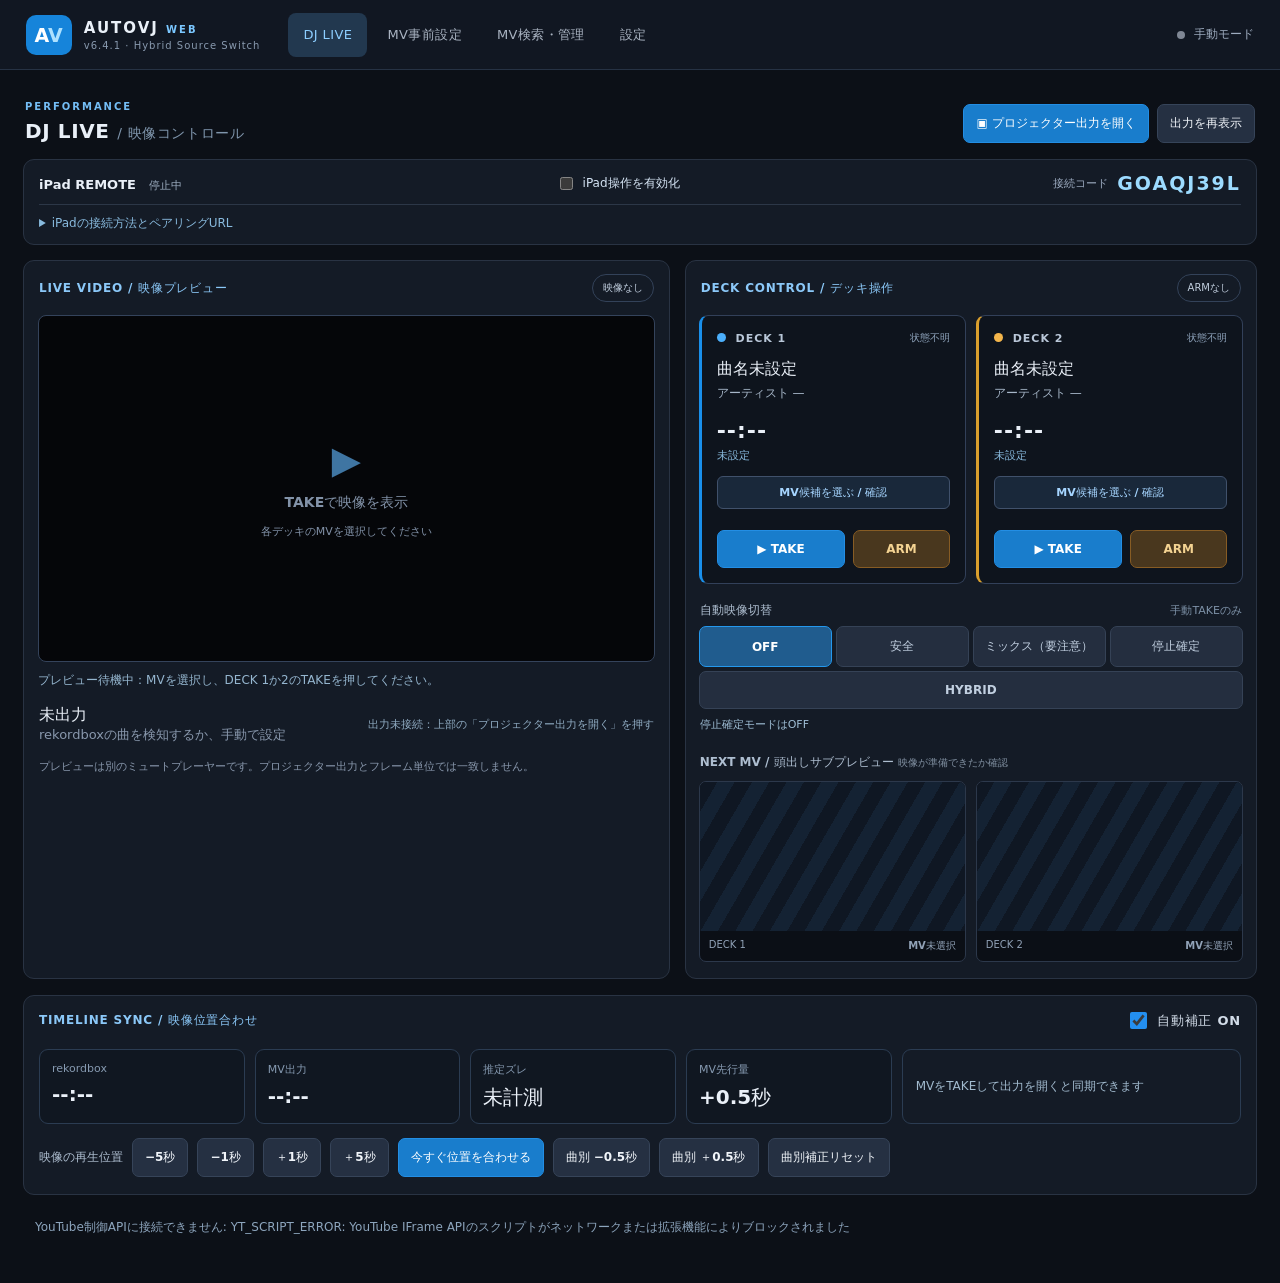
==== commit 63ca64d7: "Fix AutoVJ bridge authentication, OCR and hybrid playback (v6.4.1)" ====
--- a/index.html
+++ b/index.html
@@ -1,7 +1,7 @@
 <!doctype html>
-<html lang="ja"><head><meta charset="utf-8"><meta name="viewport" content="width=device-width,initial-scale=1"><meta name="color-scheme" content="dark"><title>AutoVJ Web v6.4 | Hybrid Local / YouTube</title><link rel="stylesheet" href="/assets/styles.css"></head>
+<html lang="ja"><head><meta charset="utf-8"><meta name="viewport" content="width=device-width,initial-scale=1"><meta name="color-scheme" content="dark"><title>AutoVJ Web v6.4.1 | Hybrid Local / YouTube</title><link rel="stylesheet" href="/assets/styles.css"></head>
 <body>
-<header class="topbar"><div class="logo"><div class="logo-mark">A<span>V</span></div><div><strong>AUTOVJ <small>WEB</small></strong><span class="version">v6.4 · Hybrid Source Switch</span></div></div><nav class="tabs" aria-label="メインメニュー"><button class="tab active" data-tab="live">DJ LIVE</button><button class="tab" data-tab="prep">MV事前設定</button><button class="tab" data-tab="search">MV検索・管理</button><button class="tab" data-tab="settings">設定</button></nav><div class="top-status"><span class="dot" id="bridge-dot"></span><span id="bridge-status">手動モード</span></div></header>
+<header class="topbar"><div class="logo"><div class="logo-mark">A<span>V</span></div><div><strong>AUTOVJ <small>WEB</small></strong><span class="version">v6.4.1 · Hybrid Source Switch</span></div></div><nav class="tabs" aria-label="メインメニュー"><button class="tab active" data-tab="live">DJ LIVE</button><button class="tab" data-tab="prep">MV事前設定</button><button class="tab" data-tab="search">MV検索・管理</button><button class="tab" data-tab="settings">設定</button></nav><div class="top-status"><span class="dot" id="bridge-dot"></span><span id="bridge-status">手動モード</span></div></header>
 <main>
 <section id="tab-live" class="tab-page active">
  <div class="section-heading"><div><span class="eyebrow">PERFORMANCE</span><h1>DJ LIVE <span class="thin">/ 映像コントロール</span></h1></div><div class="heading-actions"><button id="open-output" class="btn blue">▣ プロジェクター出力を開く</button><button id="fullscreen-output" class="btn ghost">出力を再表示</button></div></div>
--- a/assets/styles.css
+++ b/assets/styles.css
@@ -34,8 +34,9 @@
 /* v6.4: native HTML5-only crossfade. YouTube is never overlaid or crossfaded. */
 .output-local-stage{position:absolute;inset:62px 0 0 0;width:100%;height:calc(100vh - 62px);z-index:1;background:#000;pointer-events:none;overflow:hidden;opacity:0}
 .output-local-stage.visible{opacity:1}
-.output-local-video{position:absolute;width:100%;height:100%;inset:0;object-fit:contain;background:#000;opacity:0;transition:opacity var(--local-fade-duration,750ms) ease;pointer-events:none}
-.output-local-video.onair{opacity:1}
+.output-local-video{position:absolute;width:100%;height:100%;inset:0;object-fit:contain;background:#000;opacity:0;pointer-events:none}
+.output-local-video.onair{opacity:1;z-index:1}
+.output-local-video.fade-in{z-index:2;transition:opacity var(--local-fade-duration,750ms) ease}
 .output-player{z-index:3}.output-generative{z-index:3}.output-idle{z-index:4;pointer-events:none}.output-overlay{position:relative;z-index:5}
 .output-overlay.hidden~.output-local-stage{top:0;height:100vh}
 .output-page.has-output-diagnostic .output-local-stage{height:calc(100vh - 62px - 155px)}
